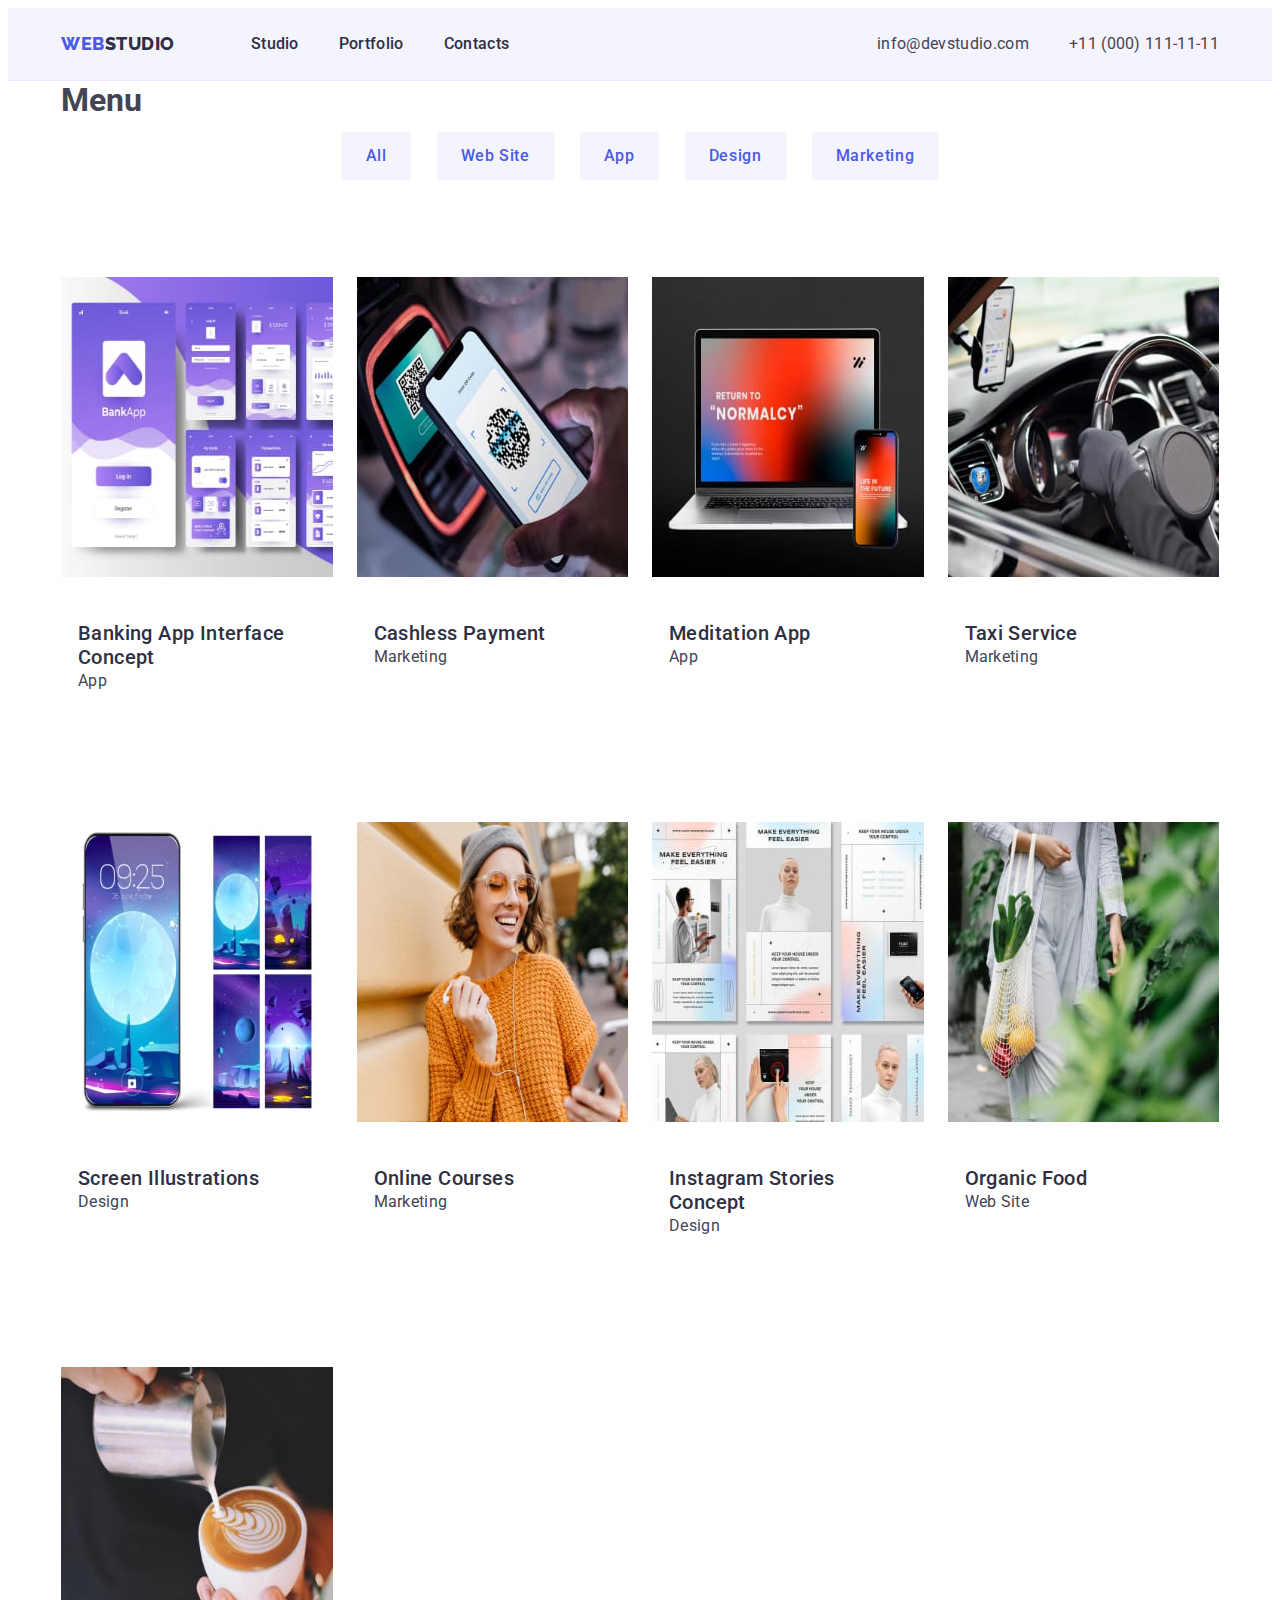
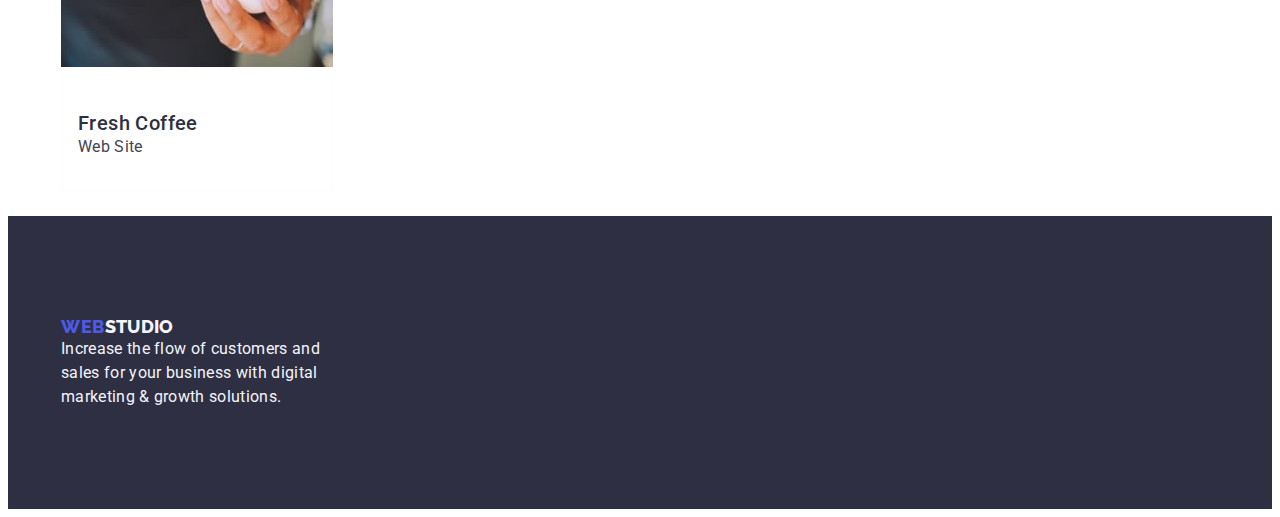
==== portfolio.html @ 73128592 "hidden" ====
<!DOCTYPE html>
<html lang="en">
  <head>
    <meta charset="UTF-8" />
    <meta name="viewport" content="width=device-width, initial-scale=1.0" />
    <link rel="preconnect" href="https://fonts.googleapis.com" />
    <link rel="preconnect" href="https://fonts.gstatic.com" crossorigin />
    <link
      href="https://fonts.googleapis.com/css2?family=Montserrat:ital,wght@0,400;0,500;0,600;0,700;1,700&family=Raleway:wght@400;500;700;900&family=Roboto:wght@400;500;700;900&display=swap"
      rel="stylesheet"
    />
    <title>goit-markup-hw</title>
    <link rel="stylesheet" href="./css/styles.css" />
    <link
      rel="stylesheet"
      href="node_modules/modern-normalize/modern-normalize.css"
    />
  </head>
  <body>
    <header class="header">
      <!-- Navigation -->
      <div class="container header-container">
        <nav class="nav-panel">
          <!-- LOGO -->
          <a href="./index.html" class="logo link"
            >Web<span class="loggo">Studio</span></a
          >
          <ul class="header-menu-list list">
            <li class="header-menu">
              <a class="header-men-link link" href="./index.html">Studio</a>
            </li>
            <li class="header-menu">
              <a class="header-men-link link" href="./portfolio.html"
                >Portfolio</a
              >
            </li>
            <li class="header-menu">
              <a class="header-men-link link" href="">Contacts</a>
            </li>
          </ul>
        </nav>
        <address class="adress-lnk">
          <ul class="header-social-list list">
            <li class="header-social-menu">
              <a
                class="header-social-link link"
                href="mailto:info@devstudio.com"
                rel="noopener noreferrer"
                >info@devstudio.com</a
              >
            </li>
            <li class="header-social-menu">
              <a
                class="header-social-link link"
                href="tel:+110001111111"
                rel="noopener noreferrer"
                >+11 (000) 111-11-11</a
              >
            </li>
          </ul>
        </address>
      </div>
    </header>
    <main>
      <section class="main_menu">
        <div class="container">
          <h1 class="hidden">Menu</h1>
          <ul class="menu_list list">
            <li class="button_item">
              <button type="button" class="buttonse">All</button>
            </li>
            <li>
              <button type="button" class="buttonse">Web Site</button>
            </li>
            <li>
              <button type="button" class="buttonse">App</button>
            </li>
            <li>
              <button type="button" class="buttonse">Design</button>
            </li>
            <li>
              <button type="button" class="buttonse">Marketing</button>
            </li>
          </ul>

          <ul class="porto list">
            <!-- Row 1  -->

            <li class="porto_item link">
              <a href="" class="link">
                <img
                  src="./images/Banking_App_Interface_Concept.jpg"
                  alt="Banking App Interface Concept"
                  width="360"
                  height="300"
                />
                <div class="div-text">
                  <h2 class="porto_item_tittle">
                    Banking App Interface Concept
                  </h2>
                  <p class="porto_item_text">App</p>
                </div></a
              >
            </li>
            <li class="porto_item link">
              <a href="" class="link">
                <img
                  src="./images/Cashless_Payment.jpg"
                  alt="Cashless Payment"
                  width="360"
                  height="300"
                />
                <div class="div-text">
                  <h2 class="porto_item_tittle">Cashless Payment</h2>
                  <p class="porto_item_text">Marketing</p>
                </div></a
              >
            </li>
            <li class="porto_item link">
              <a href="" class="link">
                <img
                  src="./images/Meditation_App.jpg"
                  alt="Meditation App"
                  width="360"
                  height="300"
                />
                <div class="div-text">
                  <h2 class="porto_item_tittle">Meditation App</h2>
                  <p class="porto_item_text">App</p>
                </div></a
              >
            </li>

            <!-- Row 2  -->

            <li class="porto_item link">
              <a href="" class="link">
                <img
                  src="./images/Taxi_Service.jpg"
                  alt="Taxi Service"
                  width="360"
                  height="300"
                />
                <div class="div-text">
                  <h2 class="porto_item_tittle">Taxi Service</h2>
                  <p class="porto_item_text">Marketing</p>
                </div></a
              >
            </li>
            <li class="porto_item link">
              <a href="" class="link">
                <img
                  src="./images/Screen_Illustrations.jpg"
                  alt="Screen Illustrations"
                  width="360"
                  height="300"
                />
                <div class="div-text">
                  <h2 class="porto_item_tittle">Screen Illustrations</h2>
                  <p class="porto_item_text">Design</p>
                </div></a
              >
            </li>
            <li class="porto_item link">
              <a href="" class="link">
                <img
                  src="./images/Online_Courses.jpg"
                  alt="Online Courses"
                  width="360"
                  height="300"
                />
                <div class="div-text">
                  <h2 class="porto_item_tittle">Online Courses</h2>
                  <p class="porto_item_text">Marketing</p>
                </div></a
              >
            </li>

            <!-- Row 3  -->

            <li class="porto_item link">
              <a href="" class="link">
                <img
                  src="./images/Instagram_Stories_Concept.jpg"
                  alt="Instagram Stories Concept"
                  width="360"
                  height="300"
                />
                <div class="div-text">
                  <h2 class="porto_item_tittle">Instagram Stories Concept</h2>
                  <p class="porto_item_text">Design</p>
                </div></a
              >
            </li>
            <li class="porto_item link">
              <a href="" class="link">
                <img
                  src="./images/Organic_Food.jpg"
                  alt="Organic Food"
                  width="360"
                  height="300"
                />
                <div class="div-text">
                  <h2 class="porto_item_tittle">Organic Food</h2>
                  <p class="porto_item_text">Web Site</p>
                </div></a
              >
            </li>
            <li class="porto_item link">
              <a href="" class="link">
                <img
                  src="./images/Fresh_Coffee.jpg"
                  alt="Fresh Coffee"
                  width="360"
                  height="300"
                />
                <div class="div-text">
                  <h2 class="porto_item_tittle">Fresh Coffee</h2>
                  <p class="porto_item_text">Web Site</p>
                </div></a
              >
            </li>
          </ul>
        </div>
      </section>
    </main>
    <!-- кінець -->
    <footer class="logos">
      <div class="container">
        <a href="./index.html" class="logo link"
          >Web<span class="logo_change_link">Studio</span></a
        >
        <p class="logo_link_text">
          Increase the flow of customers and sales for your business with
          digital marketing & growth solutions.
        </p>
      </div>
    </footer>
  </body>
</html>
---- css/styles.css ----
body {
  font-family: "Roboto", sans-serif;
  color: #434455;
  background-color: #ffffff;
}
p,
h1,
h2,
h3,
h4,
h5,
h6 {
  margin-top: 0;
  margin-bottom: 0;
}
ul,
ol {
  margin-top: 0;
  margin-bottom: 0;
  padding-left: 0;
}
.container {
  width: 100%;
  max-width: 1158px;
  padding-left: 15px;
  padding-right: 15px;
  margin: 0 auto;
}

img {
  display: block;
  max-width: 100%;
}

/* Color */
:root {
  --PrimaryBrand: #4d5ae5;
  --Pressedstate: #404bbf;
  --Dark: #2e2f42;
  --Success: #31d0aa;
  --Text: #434455;
  --SubtleText: #8e8f99;
  --Accent: #e7e9fc;
  --Light: #f4f4fd;
  --White: #ffffff;
  --Modalbackground: #fcfcfc;
}

/* Початок та кінець */
.header {
  border-bottom: 1px solid #e7e9fc;
  background: var(--Light);
}
.header-container {
  display: flex;
}
.nav-panel {
  display: flex;
  flex-grow: 1;
  align-items: center;
  color: var(--Dark);
  font-size: 16px;
  font-weight: 500;
  line-height: 1.5;
  letter-spacing: 0.32px;
}

.logo {
  font-family: "Raleway", sans-serif;
  font-size: 18px;
  line-height: 1.17;
  color: var(--PrimaryBrand);
  letter-spacing: 0.03em;
  text-transform: uppercase;
  font-weight: 800;
  margin-right: 76px;
}
.header-menu-list {
  display: inline-flex;
  align-items: flex-start;
  gap: 40px;
  color: var(--Text);
}
.link {
  padding: 24px 0;
  text-decoration: none;
}
.loggo {
  color: var(--Dark);
}
.header-menu {
  font-weight: 500;
  font-size: 16px;
  line-height: 1.5;
  letter-spacing: 0.02em;
  color: var(--navyblue-color);
}
.logos {
  padding: 100px 0;
  background: var(--Dark);
  color: var(--Light);
}
.logo_change_link {
  max-width: 264px;
  line-height: 1.17;
  letter-spacing: 0.02em;
  color: var(--Light);
}

.logo_link_text {
  line-height: 1.5;
  letter-spacing: 0.02em;
  max-width: 264px;
  color: var(--Light);
}
.header-menu {
  color: var(--Dark);
  font-size: 16px;
  font-weight: 500;
  line-height: 1.5;
  letter-spacing: 0.02em;
}
.header-menu-link {
  color: var(--Dark);
}
.header-adress {
  font-style: normal;
}
.link {
  text-decoration: none;
  padding: 24px 0;
}
.list {
  display: flex;
  gap: 40px;
  list-style: none;
  color: var(--slate-color);
}
.header-men-link:focus,
.header-men-link:hover {
  color: var(--Pressedstate);
}
.header-men-link {
  font-weight: 500;
  font-size: 16px;
  line-height: 1.5;
  letter-spacing: 0.02em;
  color: var(--Dark);
}

.header-social-link {
  color: var(--Text);
  font-size: 16px;
  line-height: 1.5;
  letter-spacing: 0.02em;
}
.header-social-link:hover,
.header-social-link:focus {
  color: var(--Pressedstate);
}
.adress-lnk {
  font-style: normal;
  padding: 24px 0;
}

/* Кнопки */
.button_item {
  display: inline-flex;
  align-items: flex-start;
  gap: 24px;
}
.buttonse:hover,
.buttonse:focus {
  color: var(--White);
  background-color: var(--Pressedstate);
}
.button {
  color: var(--Modaloverlay);
}

.buttonse {
  padding-top: 12px;
  border-radius: 4px;

  padding-bottom: 12px;
  padding-left: 24px;
  padding-right: 24px;
  font-family: "Roboto", sans-serif;
  cursor: pointer;
  color: var(--PrimaryBrand);
  text-align: center;
  font-size: 16px;
  font-weight: 500;
  line-height: 1.5;
  letter-spacing: 0.64px;
  border: 1px solid var(--Modalbackground);
  background: var(--Light);
}

/* Головна */
.hero {
  background: var(--Dark);
  padding: 188px 0 188px;
}
.hero-container {
  display: block;
  margin: 0 auto 48px;
}
.hero-title {
  max-width: 496px;
  color: var(--White);
  font-size: 56px;
  font-weight: 700;
  line-height: 1.07;
  letter-spacing: 1.12px;
  text-align: center;
  margin: 0 auto 48px;
}

.hero-btn {
  margin: 0 auto 48px;
  display: block;
  font-family: "Roboto", sans-serif;
  color: var(--White);
  font-size: 16px;
  font-weight: 500;
  line-height: 1.5;
  letter-spacing: 0.64px;
  background: var(--PrimaryBrand);
  cursor: pointer;
  border-radius: 4px;
  box-shadow: 0px 4px 4px 0px rgba(0, 0, 0, 0.15);
  padding: 16px 32px;
  min-width: 169px;
  min-height: 56px;
  border: none;
}
.hero-btn:hover,
.hero-btn:focus {
  background-color: var(--Pressedstate);
}
/* Секція 1 */
.infomation {
  padding: 120px 0 120px;
}
.infomation_list {
  gap: 24px;
}
.infomation_list_item {
}
.infomation_list_name {
  font-weight: 500;
  font-size: 20px;
  line-height: 1.2;
  color: #2e2f42;
  letter-spacing: 0.02em;
}
.infomation_list_text {
  font-size: 16px;
  line-height: 1.5;
  color: #434455;
  letter-spacing: 0.02em;
}

/* Секція 2 */
.doing-section {
  padding-bottom: 120px;
}
.doing {
  background-color: #ffffff;
  text-transform: capitalize;
  letter-spacing: 0.02em;
}
.doing_title {
  font-size: 36px;
  line-height: 1.11;
  text-align: center;
  margin-bottom: 72px;
  color: var(--Dark);
  margin-bottom: 8px;
}
.doing_list {
  background-color: #ffffff;
}
.doing_list_item {
  text-align: center;
  border-radius: 0px 0px 4px 4px;
  background-color: var(--White);
}
/* Секція 3 */
.our {
  padding: 120px 0;
  background-color: var(--Light);
}
.our_title {
  font-size: 36px;
  line-height: 1.11;
  font-weight: 500;
  text-align: center;
  letter-spacing: 0.02em;
  text-transform: capitalize;
  color: #2e2f42;
  margin: 0 auto 72px;
}

.our_list {
}
.our_list_item {
  background-color: #ffffff;

  border-radius: 0px 0px 4px 4px;
}
.our-description {
  padding: 32px 16px;
  font-weight: 500;
  line-height: 1.2;
  letter-spacing: 0.02em;
  text-align: center;
}
.our_list_name {
  color: #2e2f42;

  font-size: 20px;
}
.our_list_job {
  color: var(--slate, #434455);
  background-color: #ffffff;

  font-size: 16px;
}

/* Портфоліо */

.visually-hidden {
  position: absolute;
  width: 1px;
  height: 1px;
  margin: -1px;
  border: 0;
  padding: 0;
  white-space: nowrap;
  clip-path: inset(100%);
  clip: rect(0 0 0 0);
  overflow: hidden;
}
.main_menu {
}
.menu_list {
  padding-top: 12px;
  display: flex;
  justify-content: center;
  gap: 24px;
  margin-bottom: 72px;
}

.porto {
  display: flex;
  flex-wrap: wrap;
  column-gap: 24px;
  row-gap: 48px;
}
.porto_item {
 flex-basis: calc((100% - 3 * 24px) / 4)
}
.div-text {
  padding: 32px 16px;
  border: 1px solid var(--Modalbackground);
  border-top: none;
}

.porto_item_tittle {
  color: var(--Dark);
  font-family: "Roboto";
  font-size: 20px;
  font-style: normal;
  font-weight: 500;
  line-height: 24px;
  letter-spacing: 0.4px;
  padding-top: 12px;
}

.porto_item_text {
  color: var(--Text);
  font-family: "Roboto";
  font-size: 16px;
  font-style: normal;
  font-weight: 400;
  line-height: 24px;
  letter-spacing: 0.32px;
}
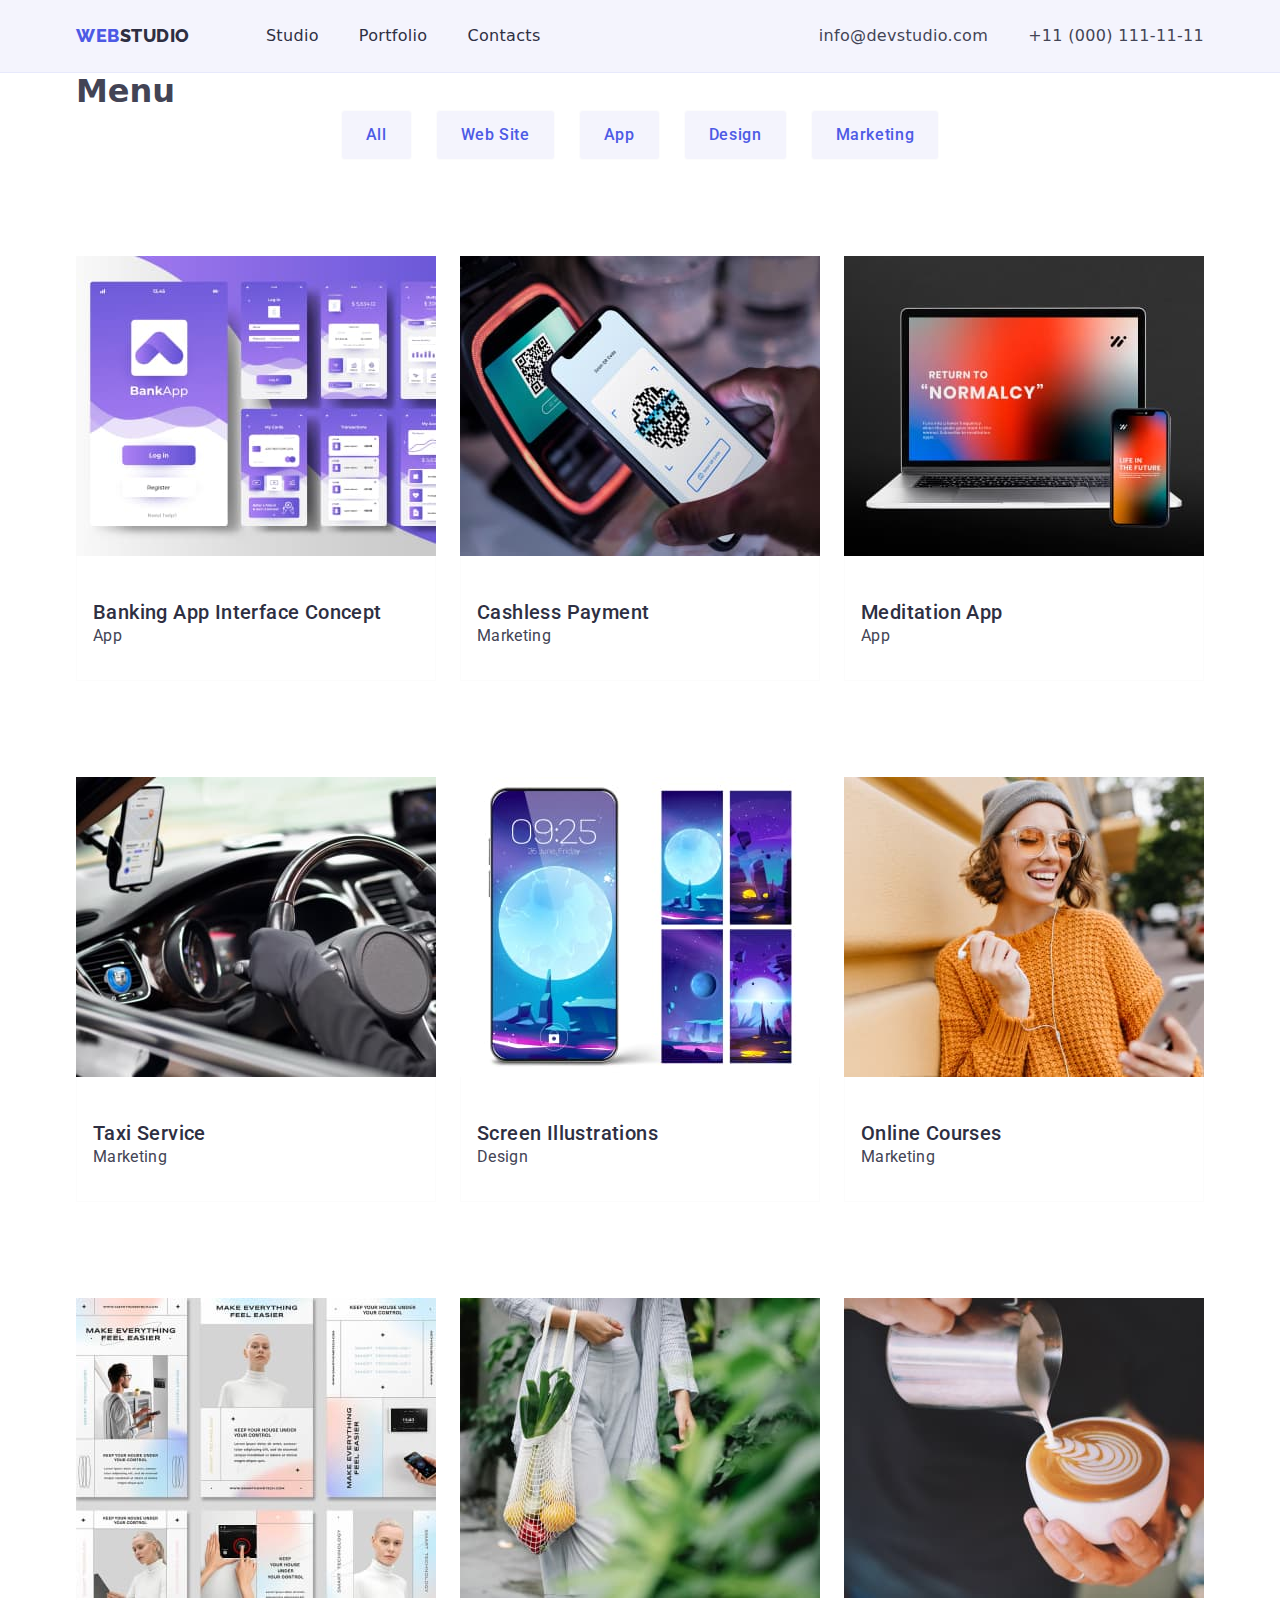
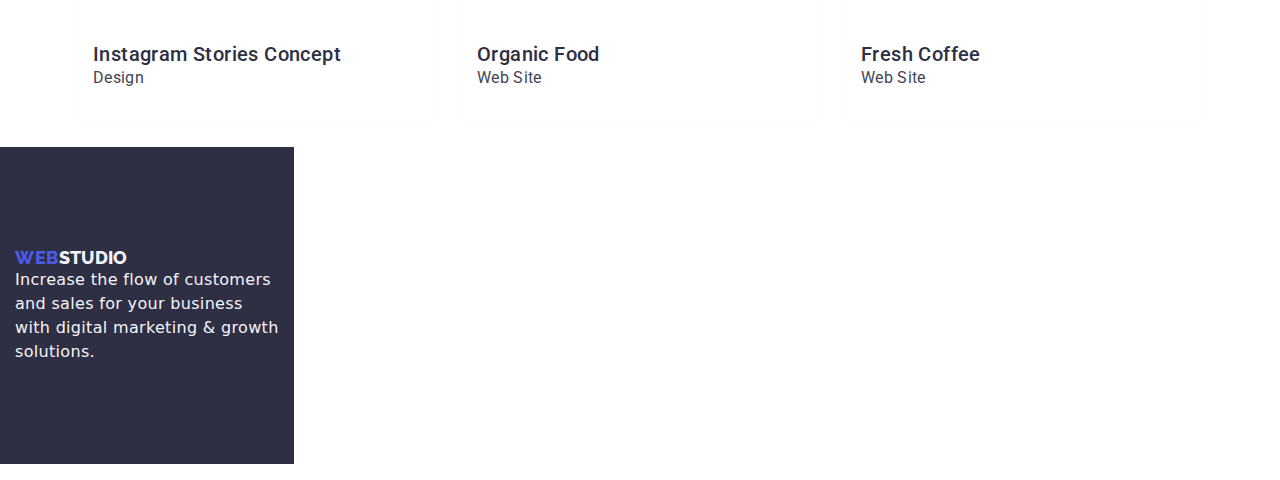
==== commit 03d157e8: "<link       rel="stylesheet"       href="https://cdnjs.cloudflare.com/ajax/libs/modern-normalize/2.0" ====
--- a/portfolio.html
+++ b/portfolio.html
@@ -13,7 +13,7 @@
     <link rel="stylesheet" href="./css/styles.css" />
     <link
       rel="stylesheet"
-      href="node_modules/modern-normalize/modern-normalize.css"
+      href="https://cdnjs.cloudflare.com/ajax/libs/modern-normalize/2.0.0/modern-normalize.min.css"
     />
   </head>
   <body>
--- a/css/styles.css
+++ b/css/styles.css
@@ -84,6 +84,7 @@
 .link {
   padding: 24px 0;
   text-decoration: none;
+  
 }
 .loggo {
   color: var(--Dark);
@@ -99,6 +100,8 @@
   padding: 100px 0;
   background: var(--Dark);
   color: var(--Light);
+  display: inline-block;
+  margin-bottom: 16px;
 }
 .logo_change_link {
   max-width: 264px;
@@ -270,6 +273,7 @@
   background-color: #ffffff;
   text-transform: capitalize;
   letter-spacing: 0.02em;
+  flex-basis: calc((100% - 72px) / 4);
 }
 .doing_title {
   font-size: 36px;
@@ -277,7 +281,6 @@
   text-align: center;
   margin-bottom: 72px;
   color: var(--Dark);
-  margin-bottom: 8px;
 }
 .doing_list {
   background-color: #ffffff;
@@ -329,7 +332,7 @@
   font-size: 16px;
 }
 
-/* Портфоліо */
+wrap/* Портфоліо */
 
 .visually-hidden {
   position: absolute;
@@ -346,7 +349,6 @@
 .main_menu {
 }
 .menu_list {
-  padding-top: 12px;
   display: flex;
   justify-content: center;
   gap: 24px;
@@ -360,7 +362,7 @@
   row-gap: 48px;
 }
 .porto_item {
- flex-basis: calc((100% - 3 * 24px) / 4)
+  width: calc((100% - 48px) / 3);
 }
 .div-text {
   padding: 32px 16px;
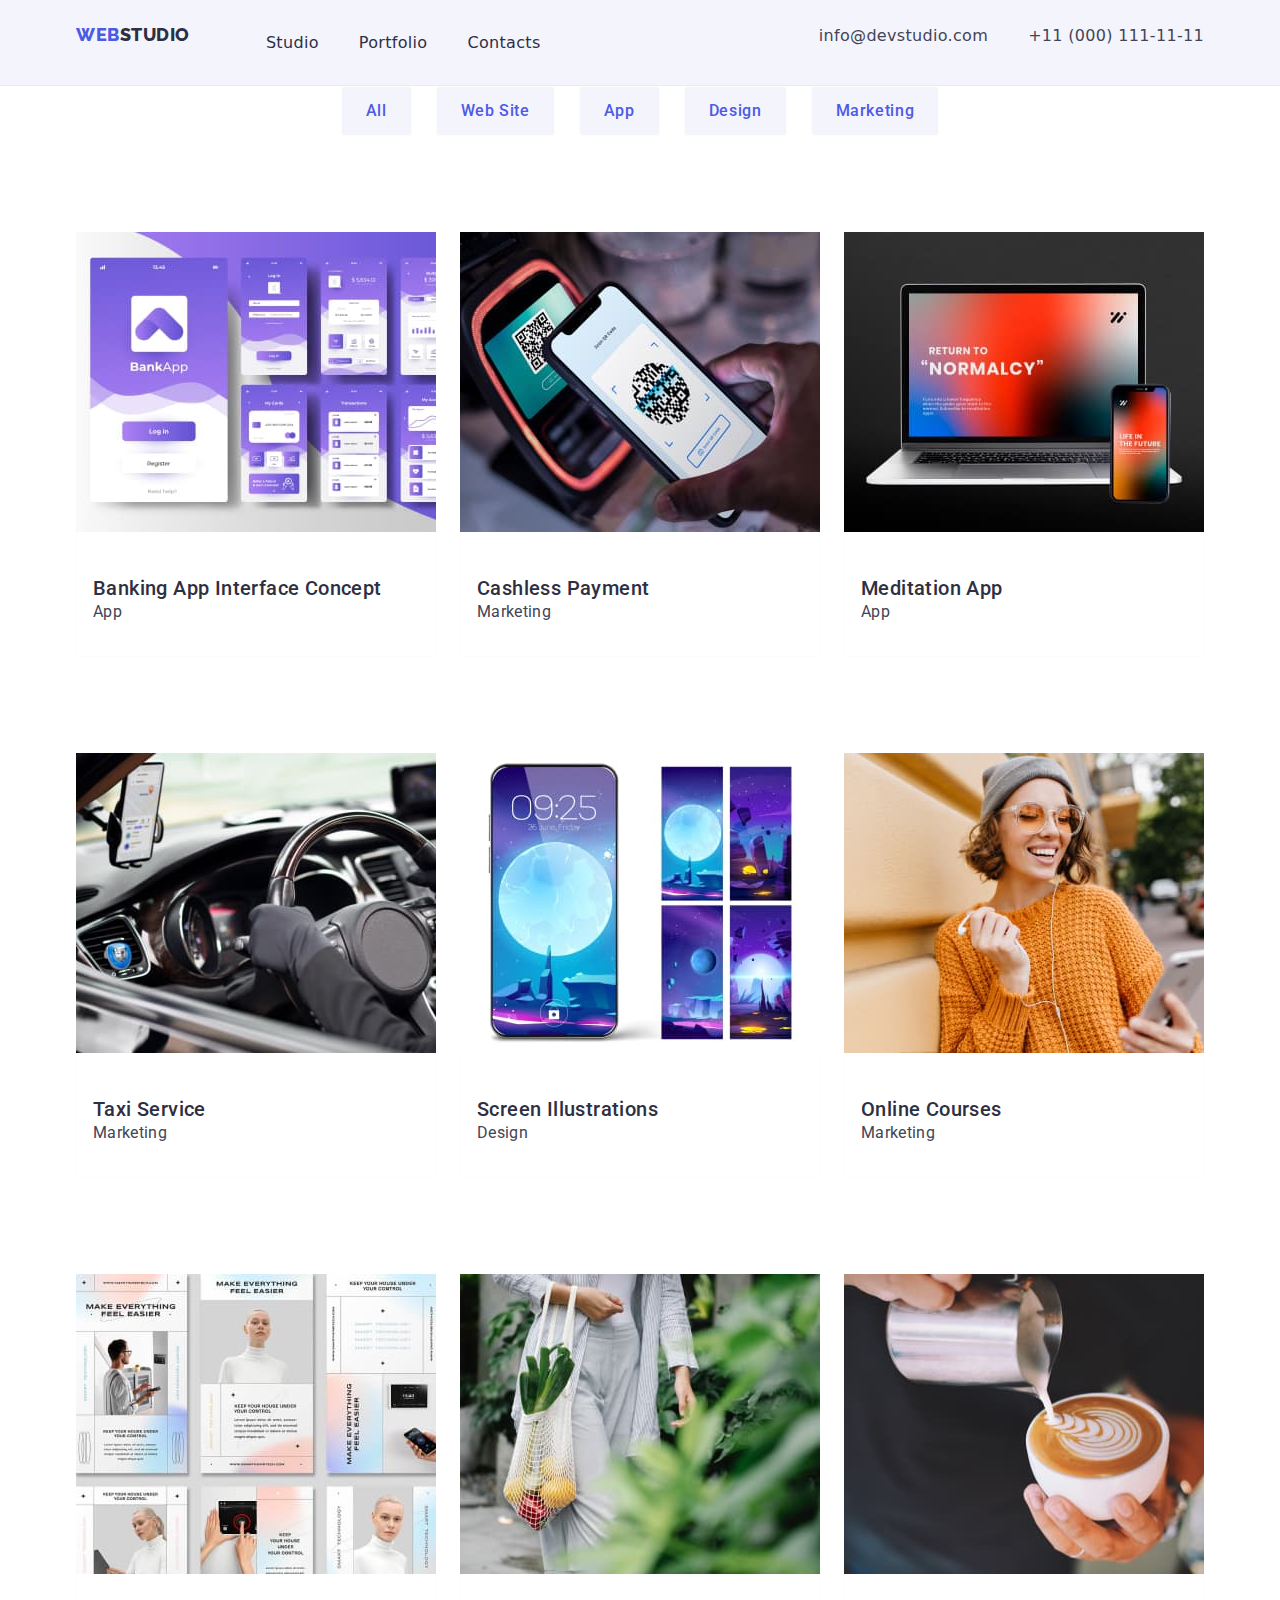
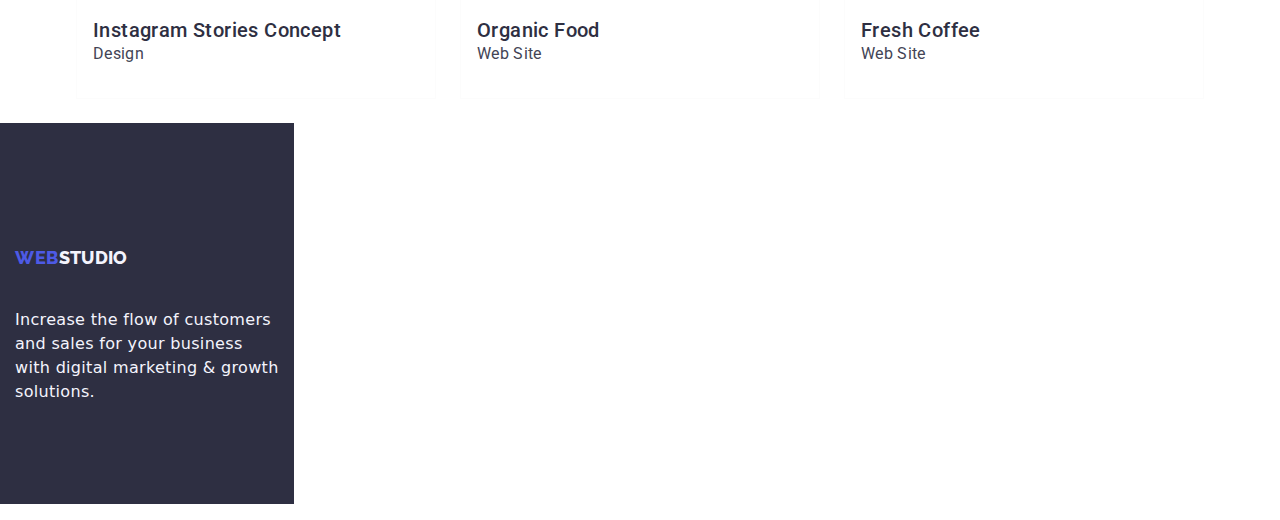
==== commit 6d3994af: "class="visually-hidden"" ====
--- a/portfolio.html
+++ b/portfolio.html
@@ -64,7 +64,7 @@
     <main>
       <section class="main_menu">
         <div class="container">
-          <h1 class="hidden">Menu</h1>
+          <h1 class="visually-hidden">Menu</h1>
           <ul class="menu_list list">
             <li class="button_item">
               <button type="button" class="buttonse">All</button>
--- a/css/styles.css
+++ b/css/styles.css
@@ -74,6 +74,8 @@
   text-transform: uppercase;
   font-weight: 800;
   margin-right: 76px;
+  display: inline-block;
+  margin-bottom: 16px;
 }
 .header-menu-list {
   display: inline-flex;
@@ -84,7 +86,6 @@
 .link {
   padding: 24px 0;
   text-decoration: none;
-  
 }
 .loggo {
   color: var(--Dark);
@@ -250,13 +251,15 @@
   gap: 24px;
 }
 .infomation_list_item {
+  width: calc((100% - 24px * 3) / 4);
 }
 .infomation_list_name {
-  font-weight: 500;
+  color: #2e2f42;
   font-size: 20px;
+  font-weight: 500;
   line-height: 1.2;
-  color: #2e2f42;
-  letter-spacing: 0.02em;
+  letter-spacing: 0.02em;
+  margin-bottom: 8px;
 }
 .infomation_list_text {
   font-size: 16px;
@@ -275,19 +278,27 @@
   letter-spacing: 0.02em;
   flex-basis: calc((100% - 72px) / 4);
 }
+.second-tittle {
+  margin-bottom: 72px;
+}
 .doing_title {
+  color: var(--Dark);
   font-size: 36px;
+  font-weight: 500;
   line-height: 1.11;
+  letter-spacing: 0.72px;
+  text-transform: capitalize;
   text-align: center;
-  margin-bottom: 72px;
-  color: var(--Dark);
+  letter-spacing: 0.02em;
+  margin: 0 auto 72px;
 }
 .doing_list {
   background-color: #ffffff;
+  gap: 24px;
 }
 .doing_list_item {
-  text-align: center;
   border-radius: 0px 0px 4px 4px;
+  width: calc((100% - 72px) / 4);
   background-color: var(--White);
 }
 /* Секція 3 */
@@ -332,7 +343,7 @@
   font-size: 16px;
 }
 
-wrap/* Портфоліо */
+/* Портфоліо */
 
 .visually-hidden {
   position: absolute;
@@ -362,7 +373,7 @@
   row-gap: 48px;
 }
 .porto_item {
-  width: calc((100% - 48px) / 3);
+flex-basis: calc((100% - 48px) / 3) 
 }
 .div-text {
   padding: 32px 16px;
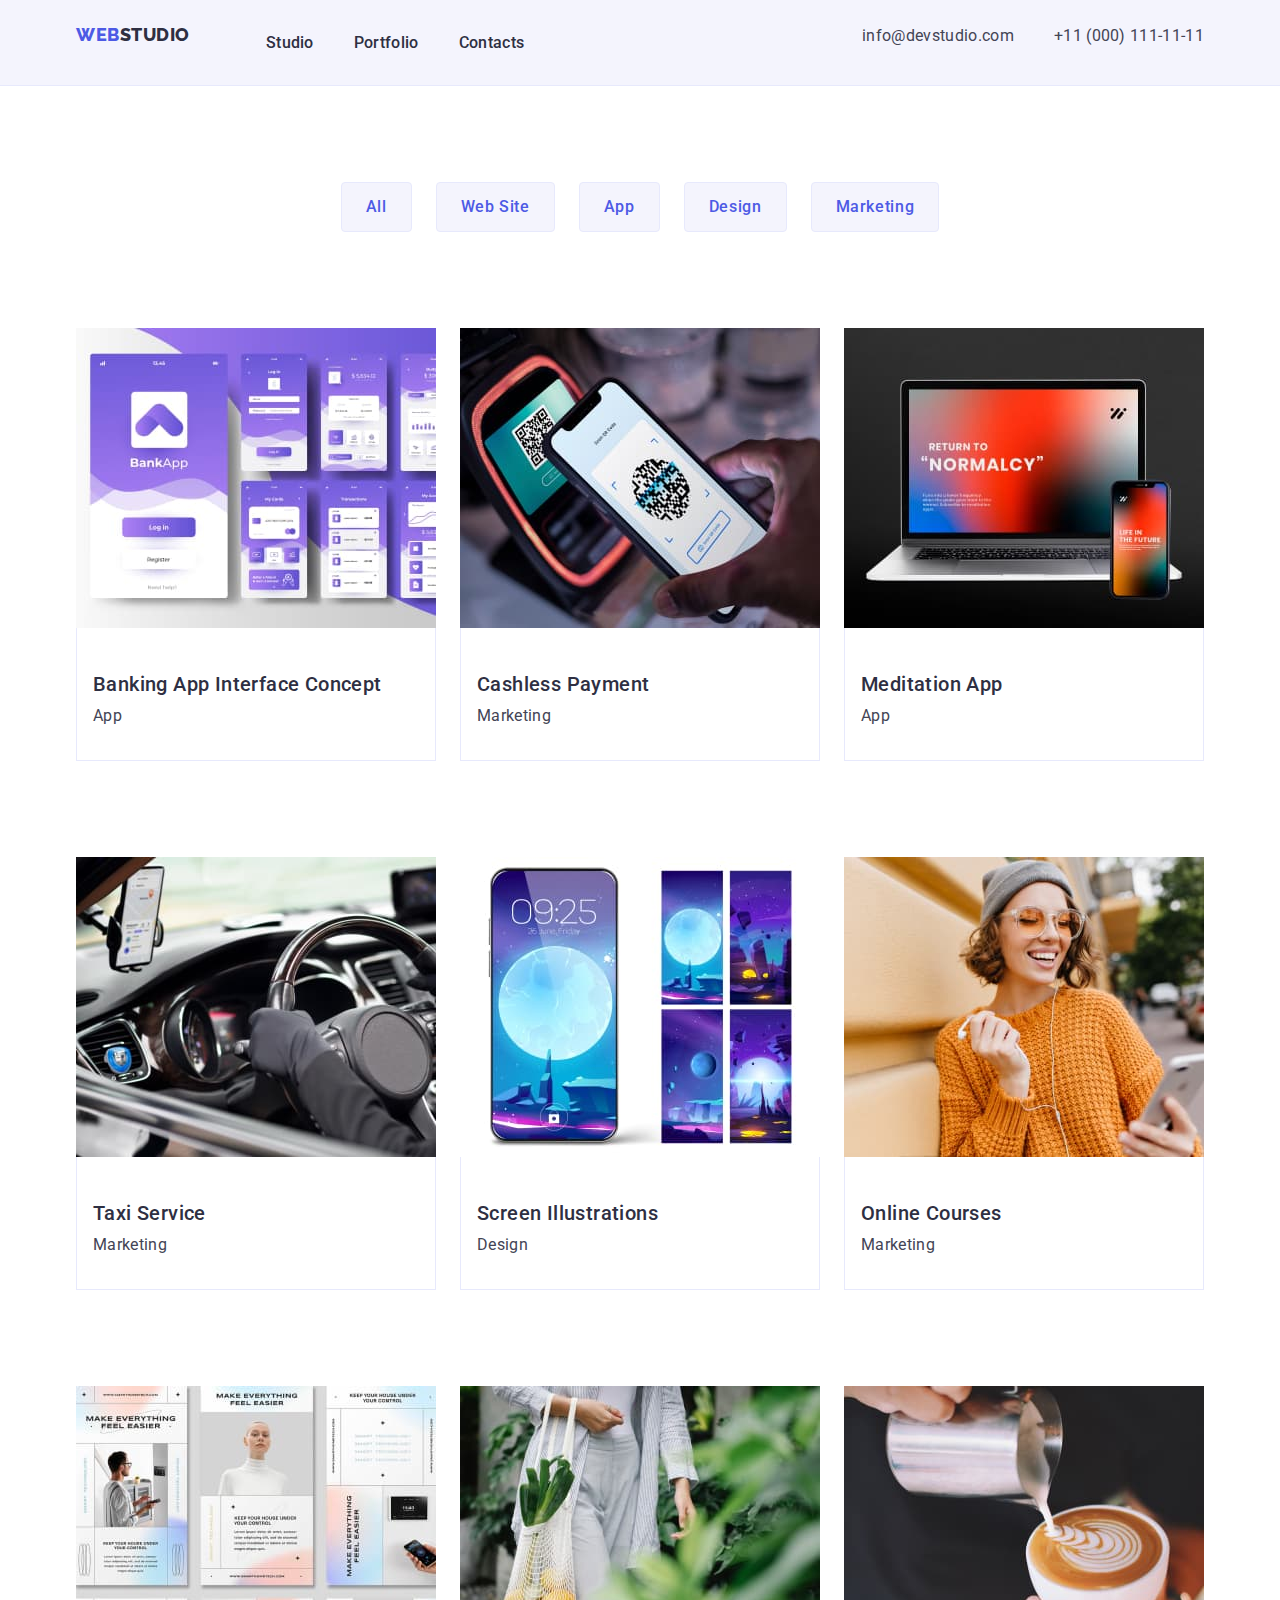
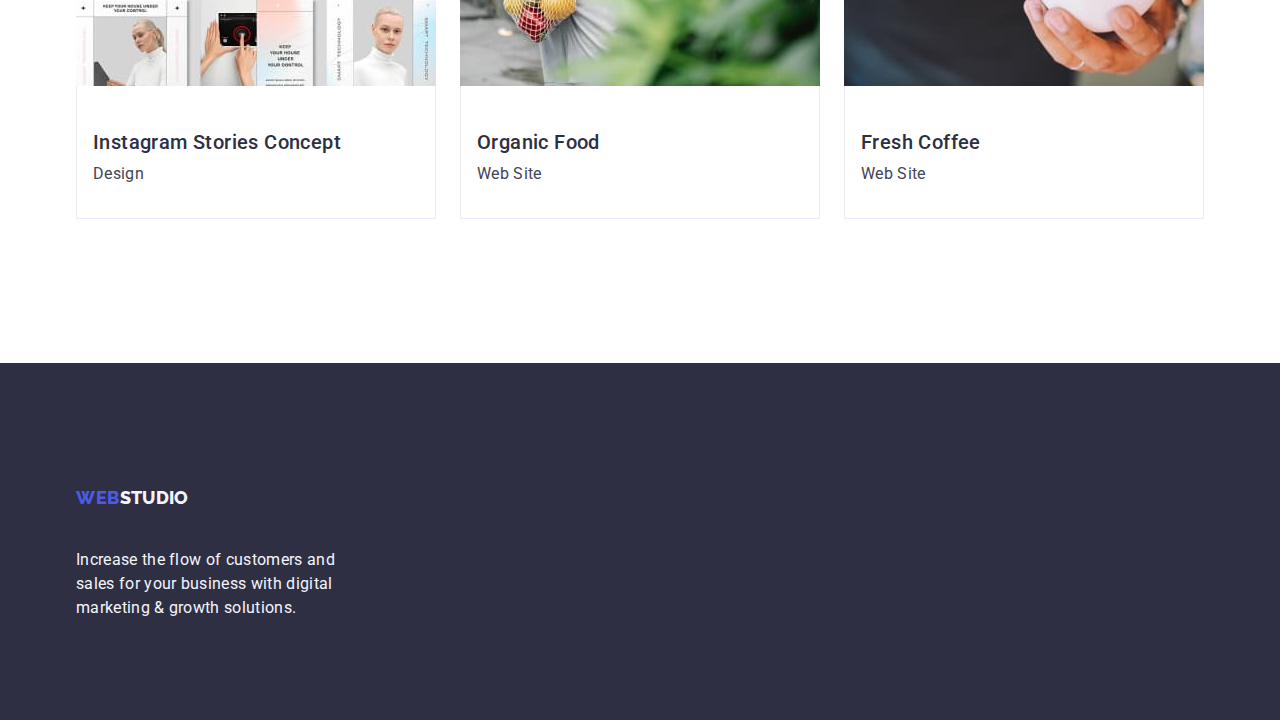
==== commit d5151a9f: "<link       rel="stylesheet"       href="https://cdnjs.cloudflare.com/ajax/libs/modern-normalize/2.0" ====
--- a/portfolio.html
+++ b/portfolio.html
@@ -9,12 +9,12 @@
       href="https://fonts.googleapis.com/css2?family=Montserrat:ital,wght@0,400;0,500;0,600;0,700;1,700&family=Raleway:wght@400;500;700;900&family=Roboto:wght@400;500;700;900&display=swap"
       rel="stylesheet"
     />
-    <title>goit-markup-hw</title>
-    <link rel="stylesheet" href="./css/styles.css" />
     <link
       rel="stylesheet"
       href="https://cdnjs.cloudflare.com/ajax/libs/modern-normalize/2.0.0/modern-normalize.min.css"
     />
+    <title>goit-markup-hw</title>
+    <link rel="stylesheet" href="./css/styles.css" />
   </head>
   <body>
     <header class="header">
--- a/css/styles.css
+++ b/css/styles.css
@@ -101,8 +101,6 @@
   padding: 100px 0;
   background: var(--Dark);
   color: var(--Light);
-  display: inline-block;
-  margin-bottom: 16px;
 }
 .logo_change_link {
   max-width: 264px;
@@ -177,7 +175,7 @@
 .buttonse:focus {
   color: var(--White);
   background-color: var(--Pressedstate);
-}
+  border: 1px solid transparent;}
 .button {
   color: var(--Modaloverlay);
 }
@@ -185,7 +183,6 @@
 .buttonse {
   padding-top: 12px;
   border-radius: 4px;
-
   padding-bottom: 12px;
   padding-left: 24px;
   padding-right: 24px;
@@ -197,8 +194,10 @@
   font-weight: 500;
   line-height: 1.5;
   letter-spacing: 0.64px;
-  border: 1px solid var(--Modalbackground);
+
   background: var(--Light);
+  border: 1px solid #e7e9fc;
+
 }
 
 /* Головна */
@@ -293,13 +292,9 @@
   margin: 0 auto 72px;
 }
 .doing_list {
-  background-color: #ffffff;
   gap: 24px;
 }
 .doing_list_item {
-  border-radius: 0px 0px 4px 4px;
-  width: calc((100% - 72px) / 4);
-  background-color: var(--White);
 }
 /* Секція 3 */
 .our {
@@ -318,11 +313,12 @@
 }
 
 .our_list {
+  gap: 24px;
 }
 .our_list_item {
+  border-radius: 0px 0px 4px 4px;
   background-color: #ffffff;
-
-  border-radius: 0px 0px 4px 4px;
+  width: calc((100% - 72px) / 4);
 }
 .our-description {
   padding: 32px 16px;
@@ -333,6 +329,7 @@
 }
 .our_list_name {
   color: #2e2f42;
+  margin-bottom: 8px;
 
   font-size: 20px;
 }
@@ -358,6 +355,7 @@
   overflow: hidden;
 }
 .main_menu {
+  padding: 96px 0 120px 0;
 }
 .menu_list {
   display: flex;
@@ -371,13 +369,13 @@
   flex-wrap: wrap;
   column-gap: 24px;
   row-gap: 48px;
+  flex-basis: calc((100% - 48px) / 3);
 }
 .porto_item {
-flex-basis: calc((100% - 48px) / 3) 
 }
 .div-text {
   padding: 32px 16px;
-  border: 1px solid var(--Modalbackground);
+  border: 1px solid #e7e9fc;
   border-top: none;
 }
 
@@ -390,6 +388,7 @@
   line-height: 24px;
   letter-spacing: 0.4px;
   padding-top: 12px;
+  margin-bottom: 8px;
 }
 
 .porto_item_text {
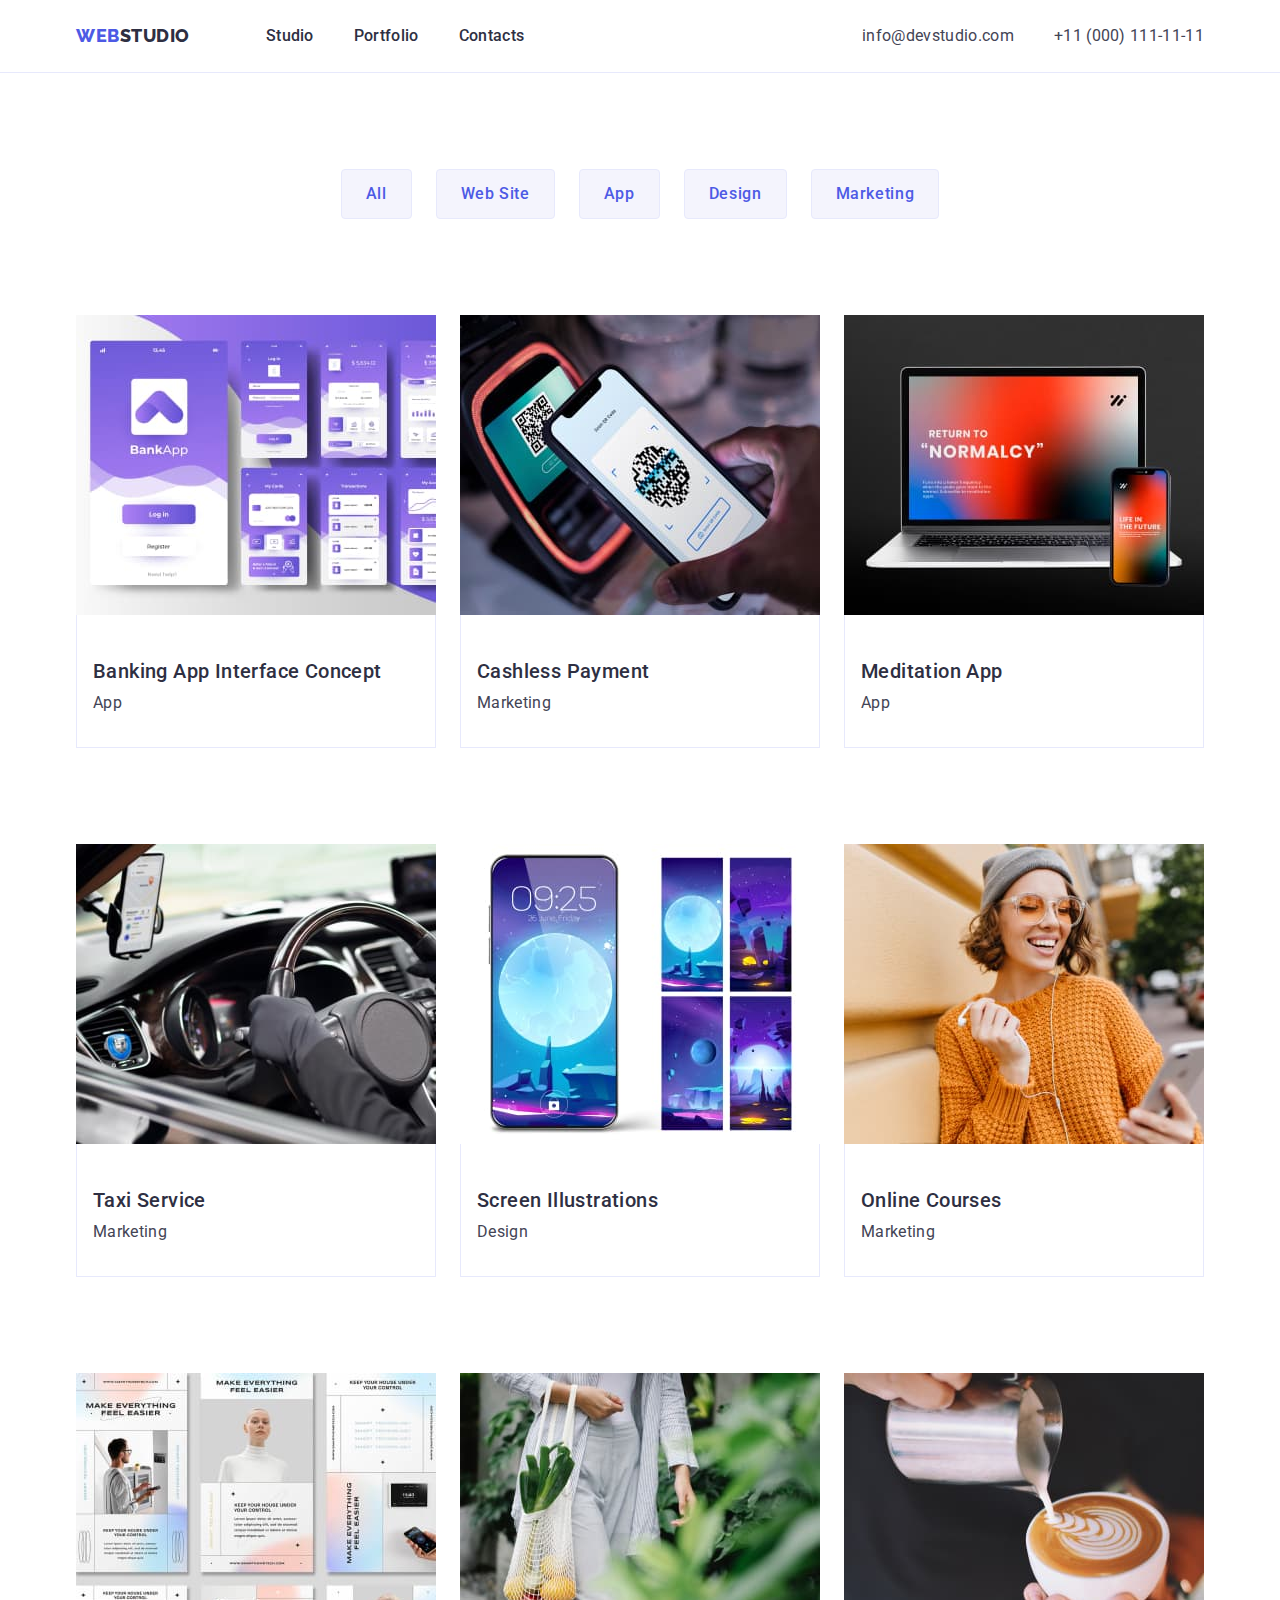
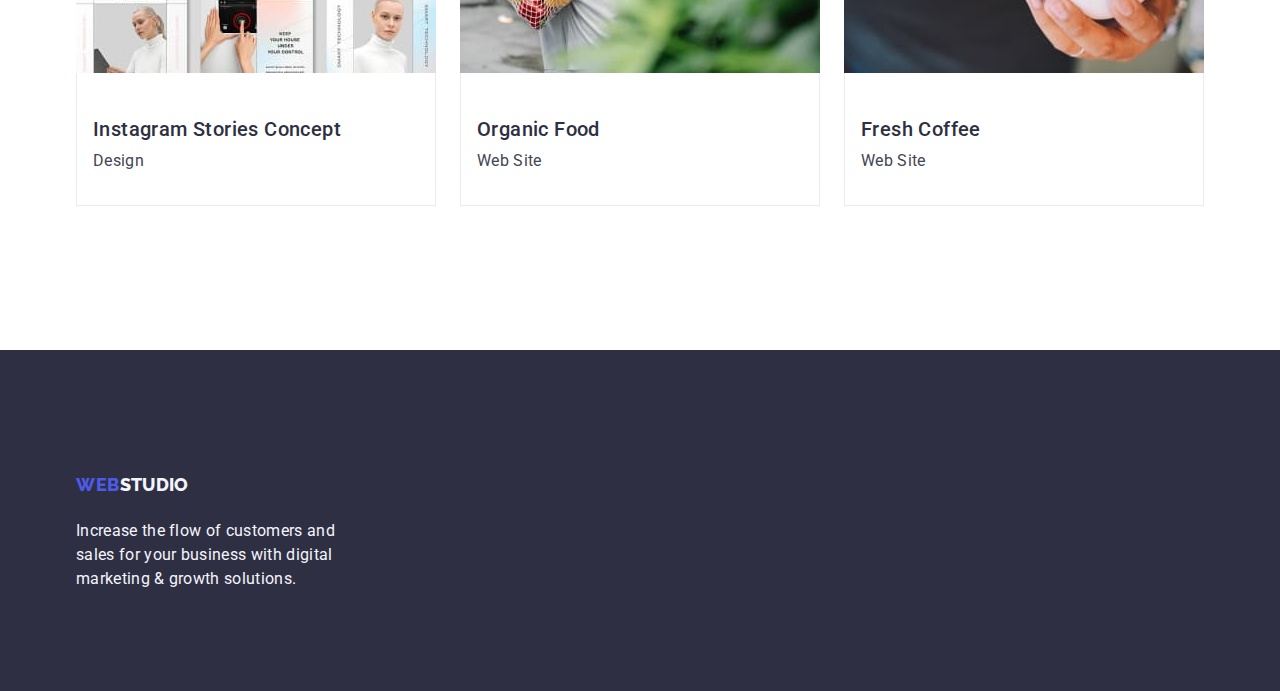
==== commit 2a677c7d: "+" ====
--- a/portfolio.html
+++ b/portfolio.html
@@ -6,9 +6,10 @@
     <link rel="preconnect" href="https://fonts.googleapis.com" />
     <link rel="preconnect" href="https://fonts.gstatic.com" crossorigin />
     <link
-      href="https://fonts.googleapis.com/css2?family=Montserrat:ital,wght@0,400;0,500;0,600;0,700;1,700&family=Raleway:wght@400;500;700;900&family=Roboto:wght@400;500;700;900&display=swap"
+      href="https://fonts.googleapis.com/css2?family=Raleway:wght@400;500;700;900&family=Roboto:wght@400;500;700;900&display=swap"
       rel="stylesheet"
     />
+
     <link
       rel="stylesheet"
       href="https://cdnjs.cloudflare.com/ajax/libs/modern-normalize/2.0.0/modern-normalize.min.css"
--- a/css/styles.css
+++ b/css/styles.css
@@ -49,7 +49,7 @@
 /* Початок та кінець */
 .header {
   border-bottom: 1px solid #e7e9fc;
-  background: var(--Light);
+
 }
 .header-container {
   display: flex;
@@ -75,7 +75,7 @@
   font-weight: 800;
   margin-right: 76px;
   display: inline-block;
-  margin-bottom: 16px;
+
 }
 .header-menu-list {
   display: inline-flex;
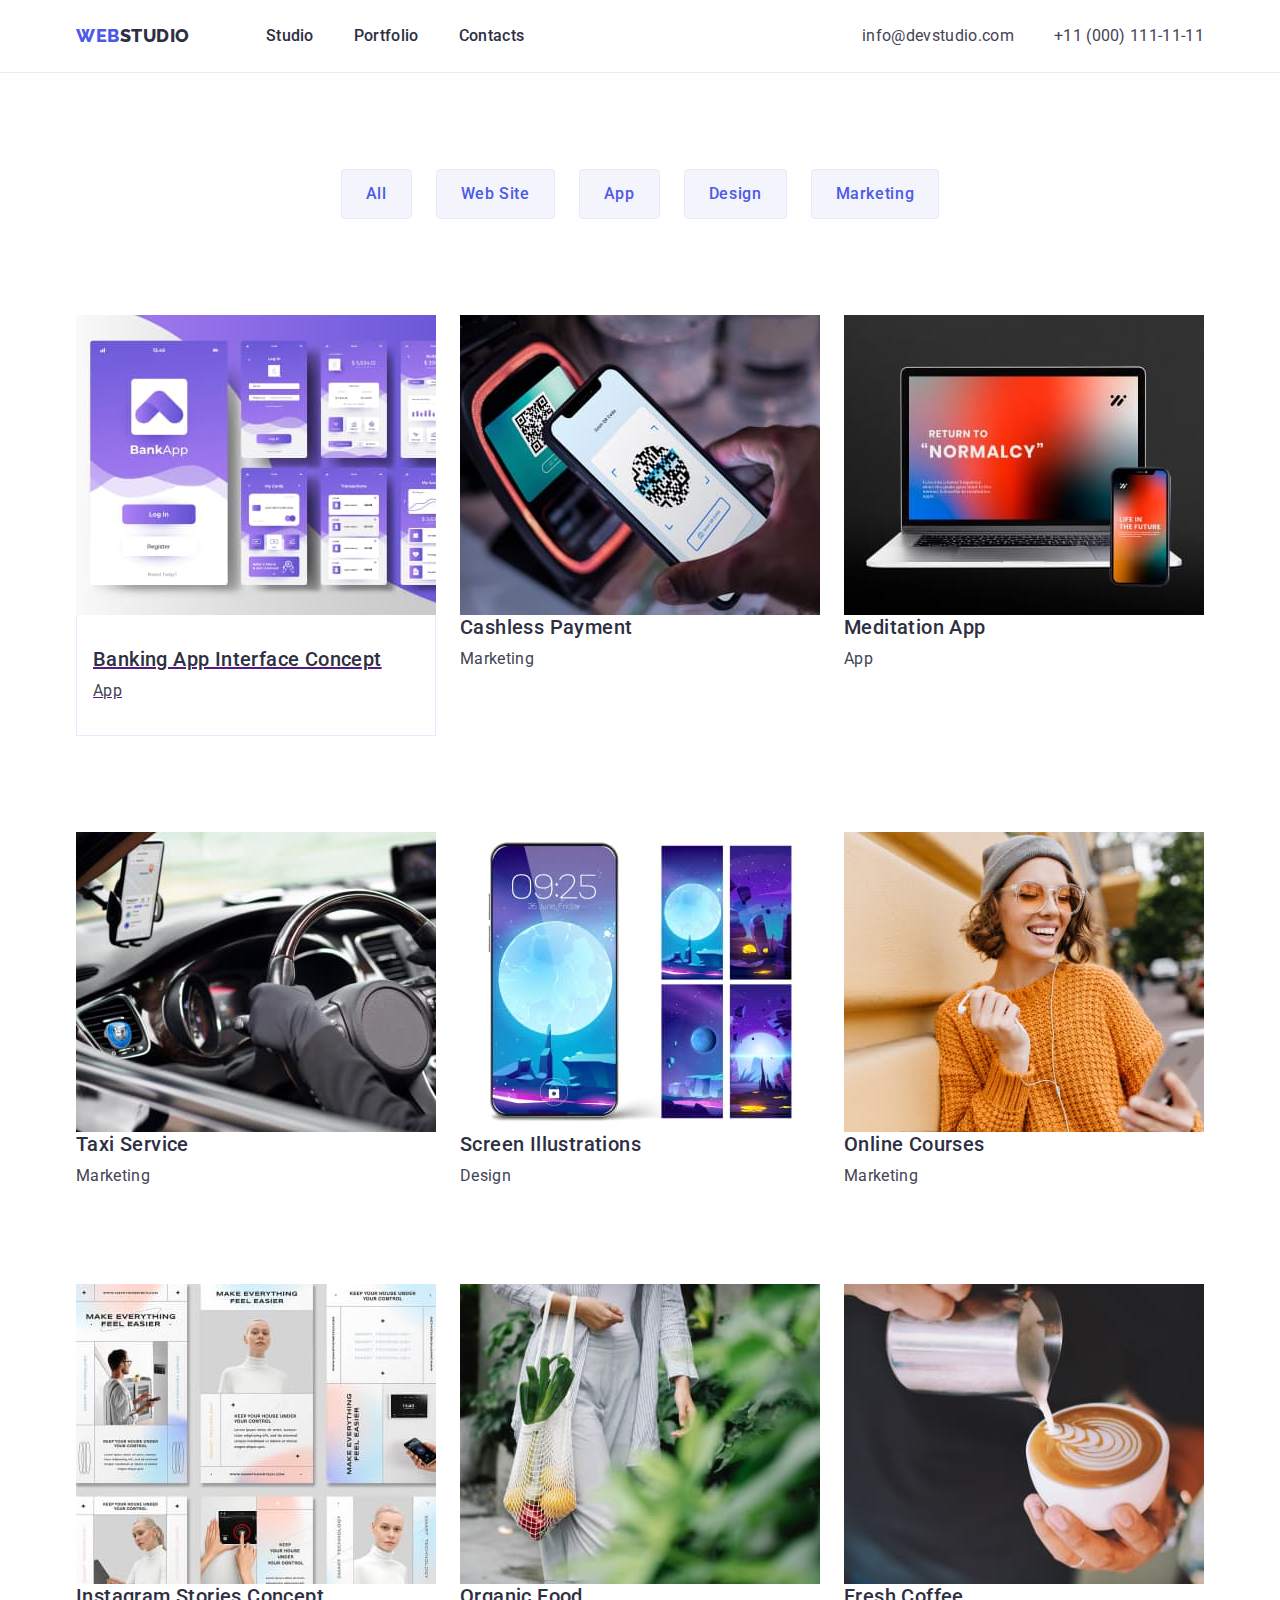
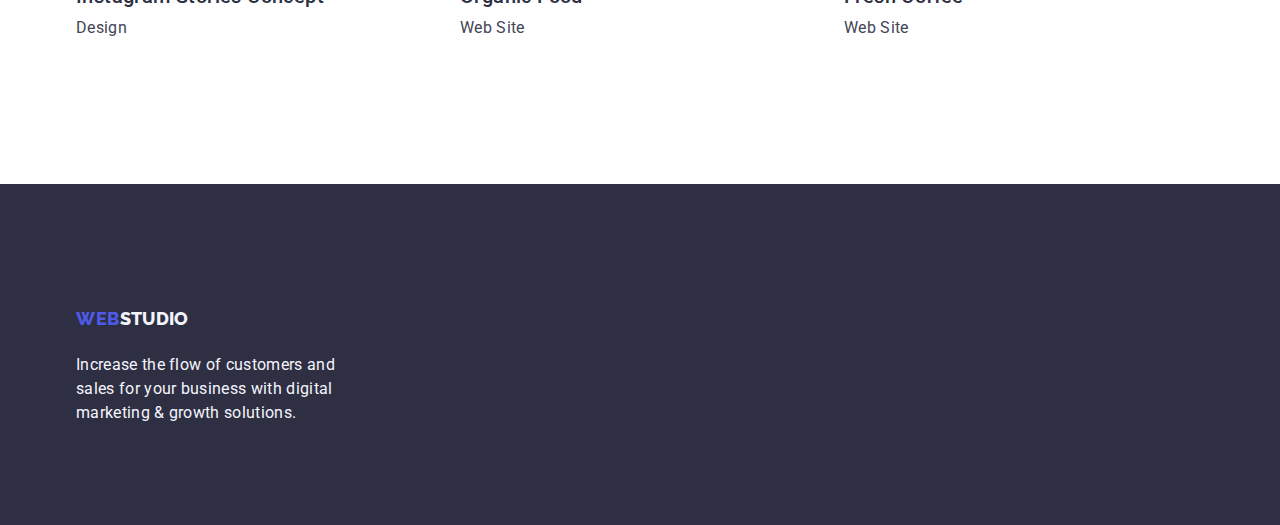
==== commit 64968335: "розмітка по Ссс" ====
--- a/portfolio.html
+++ b/portfolio.html
@@ -64,7 +64,7 @@
     </header>
     <main>
       <section class="main_menu">
-        <div class="container">
+        <div class="container maines">
           <h1 class="visually-hidden">Menu</h1>
           <ul class="menu_list list">
             <li class="button_item">
@@ -88,7 +88,7 @@
             <!-- Row 1  -->
 
             <li class="porto_item link">
-              <a href="" class="link">
+              <a href="" class="linkes">
                 <img
                   src="./images/Banking_App_Interface_Concept.jpg"
                   alt="Banking App Interface Concept"
@@ -228,7 +228,7 @@
     <!-- кінець -->
     <footer class="logos">
       <div class="container">
-        <a href="./index.html" class="logo link"
+        <a href="./index.html" class="logom link"
           >Web<span class="logo_change_link">Studio</span></a
         >
         <p class="logo_link_text">
--- a/css/styles.css
+++ b/css/styles.css
@@ -1,3 +1,4 @@
+/* Інструменти */
 body {
   font-family: "Roboto", sans-serif;
   color: #434455;
@@ -19,19 +20,22 @@
   margin-bottom: 0;
   padding-left: 0;
 }
-.container {
-  width: 100%;
-  max-width: 1158px;
-  padding-left: 15px;
-  padding-right: 15px;
-  margin: 0 auto;
-}
-
 img {
   display: block;
   max-width: 100%;
 }
-
+.visually-hidden {
+  position: absolute;
+  width: 1px;
+  height: 1px;
+  margin: -1px;
+  border: 0;
+  padding: 0;
+  white-space: nowrap;
+  clip-path: inset(100%);
+  clip: rect(0 0 0 0);
+  overflow: hidden;
+}
 /* Color */
 :root {
   --PrimaryBrand: #4d5ae5;
@@ -45,26 +49,8 @@
   --White: #ffffff;
   --Modalbackground: #fcfcfc;
 }
-
 /* Початок та кінець */
-.header {
-  border-bottom: 1px solid #e7e9fc;
-
-}
-.header-container {
-  display: flex;
-}
-.nav-panel {
-  display: flex;
-  flex-grow: 1;
-  align-items: center;
-  color: var(--Dark);
-  font-size: 16px;
-  font-weight: 500;
-  line-height: 1.5;
-  letter-spacing: 0.32px;
-}
-
+/* Лого верхній */
 .logo {
   font-family: "Raleway", sans-serif;
   font-size: 18px;
@@ -75,8 +61,29 @@
   font-weight: 800;
   margin-right: 76px;
   display: inline-block;
-
-}
+}
+.loggo {
+  color: var(--Dark);
+}
+
+/* Хедер */
+.header {
+  border-bottom: 1px solid #e7e9fc;
+}
+.header-container {
+  display: flex;
+}
+.nav-panel {
+  display: flex;
+  flex-grow: 1;
+  align-items: center;
+  color: var(--Dark);
+  font-size: 16px;
+  font-weight: 500;
+  line-height: 1.5;
+  letter-spacing: 0.32px;
+}
+
 .header-menu-list {
   display: inline-flex;
   align-items: flex-start;
@@ -84,54 +91,25 @@
   color: var(--Text);
 }
 .link {
+  text-decoration: none;
   padding: 24px 0;
-  text-decoration: none;
-}
-.loggo {
-  color: var(--Dark);
-}
+}
+
 .header-menu {
-  font-weight: 500;
-  font-size: 16px;
-  line-height: 1.5;
-  letter-spacing: 0.02em;
-  color: var(--navyblue-color);
-}
-.logos {
-  padding: 100px 0;
-  background: var(--Dark);
-  color: var(--Light);
-}
-.logo_change_link {
-  max-width: 264px;
-  line-height: 1.17;
-  letter-spacing: 0.02em;
-  color: var(--Light);
-}
-
-.logo_link_text {
-  line-height: 1.5;
-  letter-spacing: 0.02em;
-  max-width: 264px;
-  color: var(--Light);
-}
-.header-menu {
-  color: var(--Dark);
-  font-size: 16px;
-  font-weight: 500;
-  line-height: 1.5;
-  letter-spacing: 0.02em;
-}
+  color: var(--Dark);
+  font-size: 16px;
+  font-weight: 500;
+  line-height: 1.5;
+  letter-spacing: 0.02em;
+}
+
 .header-menu-link {
   color: var(--Dark);
 }
 .header-adress {
   font-style: normal;
 }
-.link {
-  text-decoration: none;
-  padding: 24px 0;
-}
+
 .list {
   display: flex;
   gap: 40px;
@@ -165,21 +143,75 @@
   padding: 24px 0;
 }
 
+/* Футер */
+.container {
+  width: 100%;
+  max-width: 1158px;
+  padding-left: 15px;
+  padding-right: 15px;
+  margin: 0 auto;
+}
+.logos {
+  padding: 100px 0;
+  background: var(--Dark);
+  color: var(--Light);
+}
+.logo_link_text {
+  line-height: 1.5;
+  letter-spacing: 0.02em;
+  max-width: 264px;
+  color: var(--Light);
+}
+
+/* Лого нижній */
+.logom {
+  font-family: "Raleway", sans-serif;
+  font-size: 18px;
+  line-height: 1.17;
+  color: var(--PrimaryBrand);
+  letter-spacing: 0.03em;
+  text-transform: uppercase;
+  font-weight: 800;
+  margin-right: 76px;
+  display: inline-block;
+}
+.logo_change_link {
+  max-width: 264px;
+  line-height: 1.17;
+  letter-spacing: 0.02em;
+  color: var(--Light);
+}
+
 /* Кнопки */
-.button_item {
-  display: inline-flex;
-  align-items: flex-start;
-  gap: 24px;
-}
-.buttonse:hover,
-.buttonse:focus {
-  color: var(--White);
-  background-color: var(--Pressedstate);
-  border: 1px solid transparent;}
 .button {
   color: var(--Modaloverlay);
 }
 
+/* Кнопка для Індекс */
+.hero-btn {
+  margin: 0 auto 48px;
+  display: block;
+  font-family: "Roboto", sans-serif;
+  color: var(--White);
+  font-size: 16px;
+  font-weight: 500;
+  line-height: 1.5;
+  letter-spacing: 0.64px;
+  background: var(--PrimaryBrand);
+  cursor: pointer;
+  border-radius: 4px;
+  box-shadow: 0px 4px 4px 0px rgba(0, 0, 0, 0.15);
+  padding: 16px 32px;
+  min-width: 169px;
+  min-height: 56px;
+  border: none;
+}
+.hero-btn:hover,
+.hero-btn:focus {
+  background-color: var(--Pressedstate);
+}
+
+/* Кнопка для Портфоліо */
 .buttonse {
   padding-top: 12px;
   border-radius: 4px;
@@ -197,10 +229,20 @@
 
   background: var(--Light);
   border: 1px solid #e7e9fc;
-
-}
-
-/* Головна */
+}
+.buttonse:hover,
+.buttonse:focus {
+  color: var(--White);
+  background-color: var(--Pressedstate);
+  border: 1px solid transparent;
+}
+.button_item {
+  display: inline-flex;
+  align-items: flex-start;
+  gap: 24px;
+}
+
+/* Основна секція */
 .hero {
   background: var(--Dark);
   padding: 188px 0 188px;
@@ -220,32 +262,12 @@
   margin: 0 auto 48px;
 }
 
-.hero-btn {
-  margin: 0 auto 48px;
-  display: block;
-  font-family: "Roboto", sans-serif;
-  color: var(--White);
-  font-size: 16px;
-  font-weight: 500;
-  line-height: 1.5;
-  letter-spacing: 0.64px;
-  background: var(--PrimaryBrand);
-  cursor: pointer;
-  border-radius: 4px;
-  box-shadow: 0px 4px 4px 0px rgba(0, 0, 0, 0.15);
-  padding: 16px 32px;
-  min-width: 169px;
-  min-height: 56px;
-  border: none;
-}
-.hero-btn:hover,
-.hero-btn:focus {
-  background-color: var(--Pressedstate);
-}
 /* Секція 1 */
 .infomation {
   padding: 120px 0 120px;
 }
+.infomation-container {
+}
 .infomation_list {
   gap: 24px;
 }
@@ -283,7 +305,7 @@
 .doing_title {
   color: var(--Dark);
   font-size: 36px;
-  font-weight: 500;
+  font-weight: 00;
   line-height: 1.11;
   letter-spacing: 0.72px;
   text-transform: capitalize;
@@ -301,6 +323,8 @@
   padding: 120px 0;
   background-color: var(--Light);
 }
+.our-container {
+}
 .our_title {
   font-size: 36px;
   line-height: 1.11;
@@ -330,32 +354,20 @@
 .our_list_name {
   color: #2e2f42;
   margin-bottom: 8px;
-
   font-size: 20px;
 }
 .our_list_job {
   color: var(--slate, #434455);
   background-color: #ffffff;
-
   font-size: 16px;
 }
 
 /* Портфоліо */
-
-.visually-hidden {
-  position: absolute;
-  width: 1px;
-  height: 1px;
-  margin: -1px;
-  border: 0;
-  padding: 0;
-  white-space: nowrap;
-  clip-path: inset(100%);
-  clip: rect(0 0 0 0);
-  overflow: hidden;
-}
+/* Основна секція */
 .main_menu {
   padding: 96px 0 120px 0;
+}
+.maines {
 }
 .menu_list {
   display: flex;
@@ -364,6 +376,7 @@
   margin-bottom: 72px;
 }
 
+/* Row 1 2 3 */
 .porto {
   display: flex;
   flex-wrap: wrap;
@@ -373,7 +386,7 @@
 }
 .porto_item {
 }
-.div-text {
+.linkes .div-text {
   padding: 32px 16px;
   border: 1px solid #e7e9fc;
   border-top: none;
@@ -387,7 +400,7 @@
   font-weight: 500;
   line-height: 24px;
   letter-spacing: 0.4px;
-  padding-top: 12px;
+
   margin-bottom: 8px;
 }
 
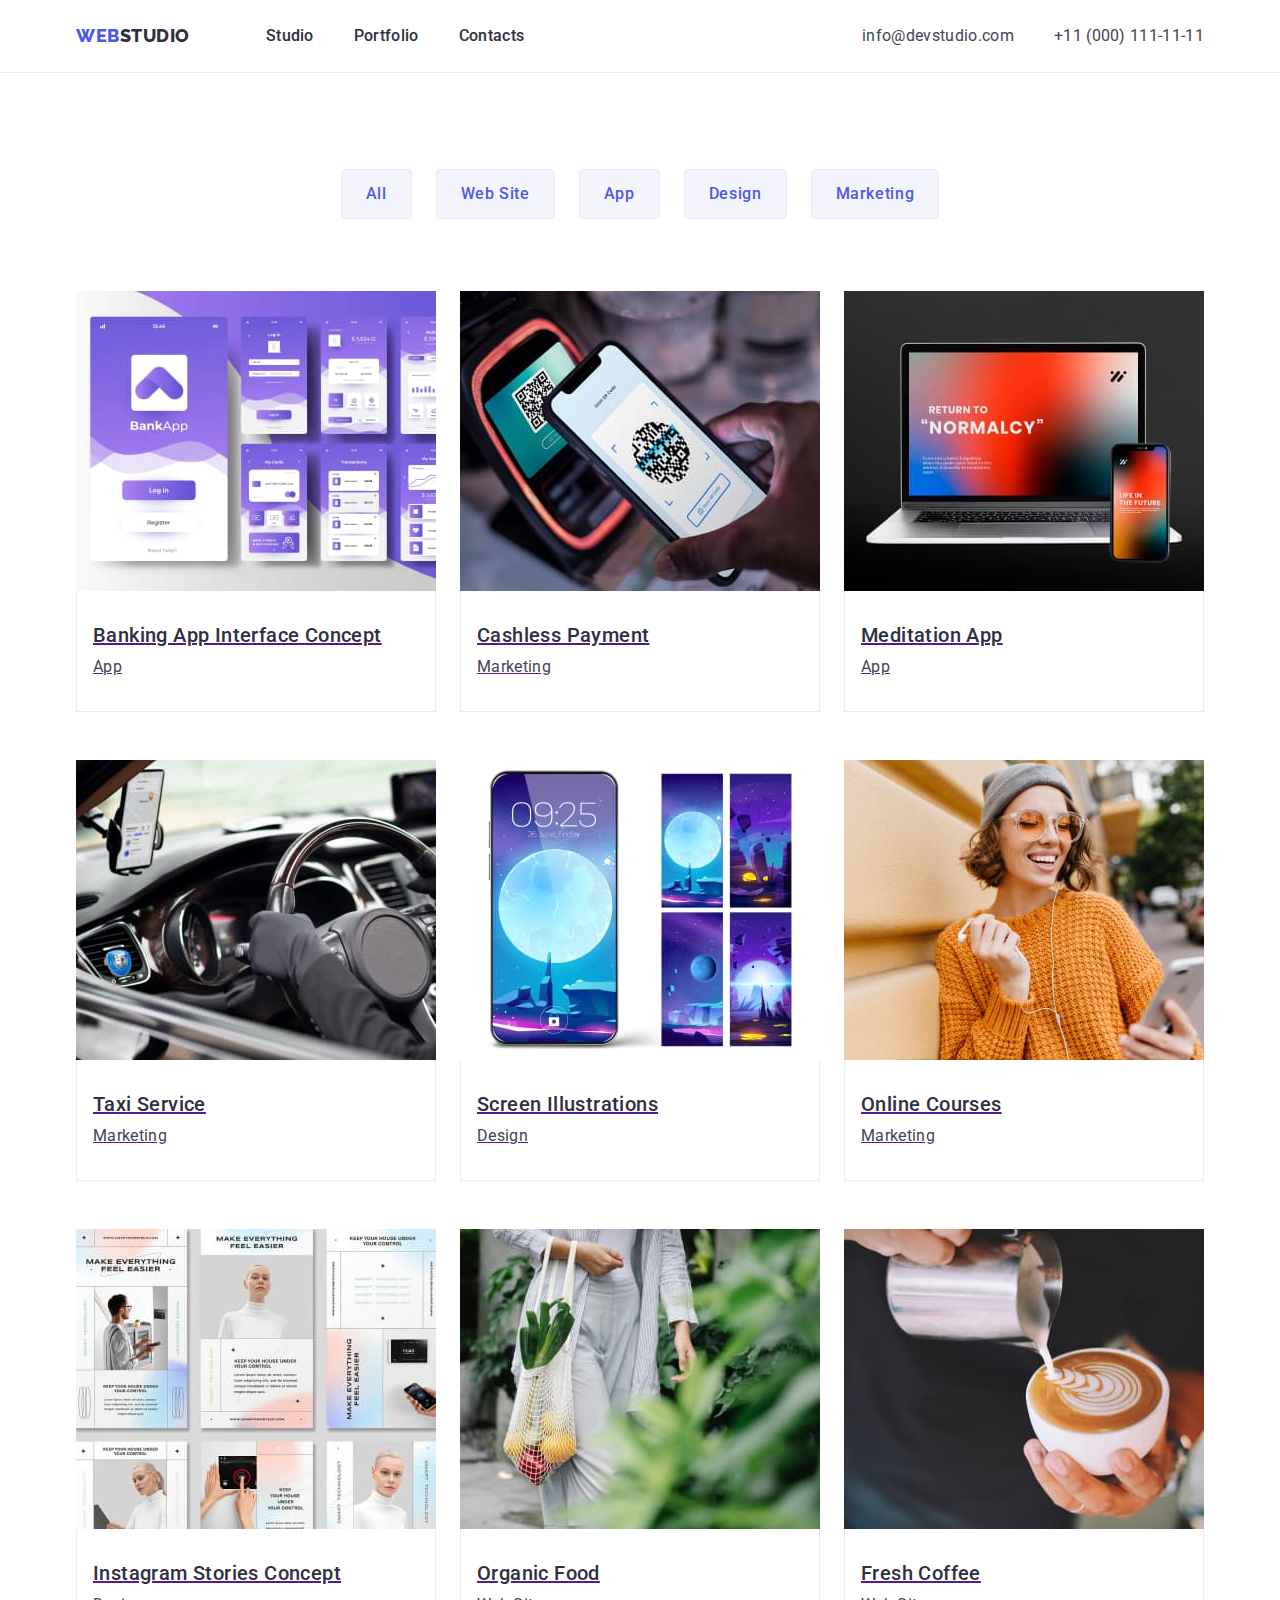
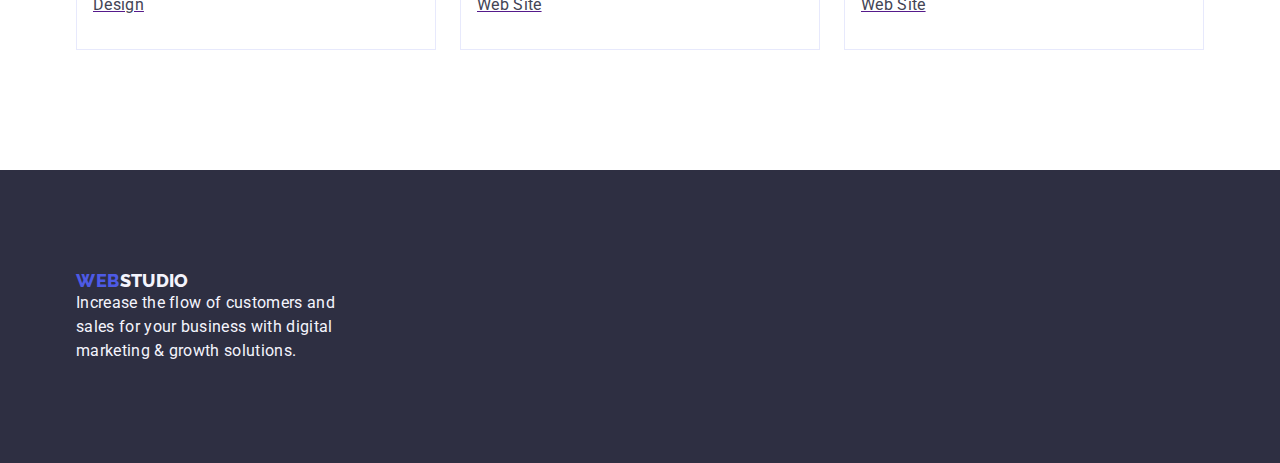
==== commit 9a4b8c37: "Все" ====
--- a/portfolio.html
+++ b/portfolio.html
@@ -104,7 +104,7 @@
               >
             </li>
             <li class="porto_item link">
-              <a href="" class="link">
+              <a href="" class="linkes">
                 <img
                   src="./images/Cashless_Payment.jpg"
                   alt="Cashless Payment"
@@ -118,7 +118,7 @@
               >
             </li>
             <li class="porto_item link">
-              <a href="" class="link">
+              <a href="" class="linkes">
                 <img
                   src="./images/Meditation_App.jpg"
                   alt="Meditation App"
@@ -135,7 +135,7 @@
             <!-- Row 2  -->
 
             <li class="porto_item link">
-              <a href="" class="link">
+              <a href="" class="linkes">
                 <img
                   src="./images/Taxi_Service.jpg"
                   alt="Taxi Service"
@@ -149,7 +149,7 @@
               >
             </li>
             <li class="porto_item link">
-              <a href="" class="link">
+              <a href="" class="linkes">
                 <img
                   src="./images/Screen_Illustrations.jpg"
                   alt="Screen Illustrations"
@@ -163,7 +163,7 @@
               >
             </li>
             <li class="porto_item link">
-              <a href="" class="link">
+              <a href="" class="linkes">
                 <img
                   src="./images/Online_Courses.jpg"
                   alt="Online Courses"
@@ -180,7 +180,7 @@
             <!-- Row 3  -->
 
             <li class="porto_item link">
-              <a href="" class="link">
+              <a href="" class="linkes">
                 <img
                   src="./images/Instagram_Stories_Concept.jpg"
                   alt="Instagram Stories Concept"
@@ -194,7 +194,7 @@
               >
             </li>
             <li class="porto_item link">
-              <a href="" class="link">
+              <a href="" class="linkes">
                 <img
                   src="./images/Organic_Food.jpg"
                   alt="Organic Food"
@@ -208,7 +208,7 @@
               >
             </li>
             <li class="porto_item link">
-              <a href="" class="link">
+              <a href="" class="linkes">
                 <img
                   src="./images/Fresh_Coffee.jpg"
                   alt="Fresh Coffee"
--- a/css/styles.css
+++ b/css/styles.css
@@ -61,9 +61,11 @@
   font-weight: 800;
   margin-right: 76px;
   display: inline-block;
+  padding: 24px 0;
 }
 .loggo {
   color: var(--Dark);
+  padding: 24px 0;
 }
 
 /* Хедер */
@@ -92,7 +94,6 @@
 }
 .link {
   text-decoration: none;
-  padding: 24px 0;
 }
 
 .header-menu {
@@ -126,6 +127,7 @@
   line-height: 1.5;
   letter-spacing: 0.02em;
   color: var(--Dark);
+  padding: 24px 0;
 }
 
 .header-social-link {
@@ -133,6 +135,7 @@
   font-size: 16px;
   line-height: 1.5;
   letter-spacing: 0.02em;
+  padding: 24px 0;
 }
 .header-social-link:hover,
 .header-social-link:focus {
@@ -267,6 +270,7 @@
   padding: 120px 0 120px;
 }
 .infomation-container {
+  font-style: normal;
 }
 .infomation_list {
   gap: 24px;
@@ -278,12 +282,15 @@
   color: #2e2f42;
   font-size: 20px;
   font-weight: 500;
+
   line-height: 1.2;
   letter-spacing: 0.02em;
   margin-bottom: 8px;
 }
 .infomation_list_text {
   font-size: 16px;
+
+  font-weight: 400;
   line-height: 1.5;
   color: #434455;
   letter-spacing: 0.02em;
@@ -295,6 +302,7 @@
 }
 .doing {
   background-color: #ffffff;
+  font-weight: 700;
   text-transform: capitalize;
   letter-spacing: 0.02em;
   flex-basis: calc((100% - 72px) / 4);
@@ -320,8 +328,11 @@
 }
 /* Секція 3 */
 .our {
+  background-color: var(--Light);
   padding: 120px 0;
-  background-color: var(--Light);
+  font-weight: 700;
+  text-transform: capitalize;
+  letter-spacing: 0.02em;
 }
 .our-container {
 }
@@ -346,7 +357,6 @@
 }
 .our-description {
   padding: 32px 16px;
-  font-weight: 500;
   line-height: 1.2;
   letter-spacing: 0.02em;
   text-align: center;
@@ -355,11 +365,13 @@
   color: #2e2f42;
   margin-bottom: 8px;
   font-size: 20px;
+  font-weight: 500;
 }
 .our_list_job {
   color: var(--slate, #434455);
   background-color: #ffffff;
   font-size: 16px;
+  font-weight: 400;
 }
 
 /* Портфоліо */
@@ -396,20 +408,19 @@
   color: var(--Dark);
   font-family: "Roboto";
   font-size: 20px;
+  font-weight: 500;
   font-style: normal;
-  font-weight: 500;
+  letter-spacing: 0.4px;
+  margin-bottom: 8px;
   line-height: 24px;
-  letter-spacing: 0.4px;
-
-  margin-bottom: 8px;
 }
 
 .porto_item_text {
   color: var(--Text);
   font-family: "Roboto";
   font-size: 16px;
+  font-weight: 400;
   font-style: normal;
-  font-weight: 400;
+  letter-spacing: 0.32px;
   line-height: 24px;
-  letter-spacing: 0.32px;
-}
+}
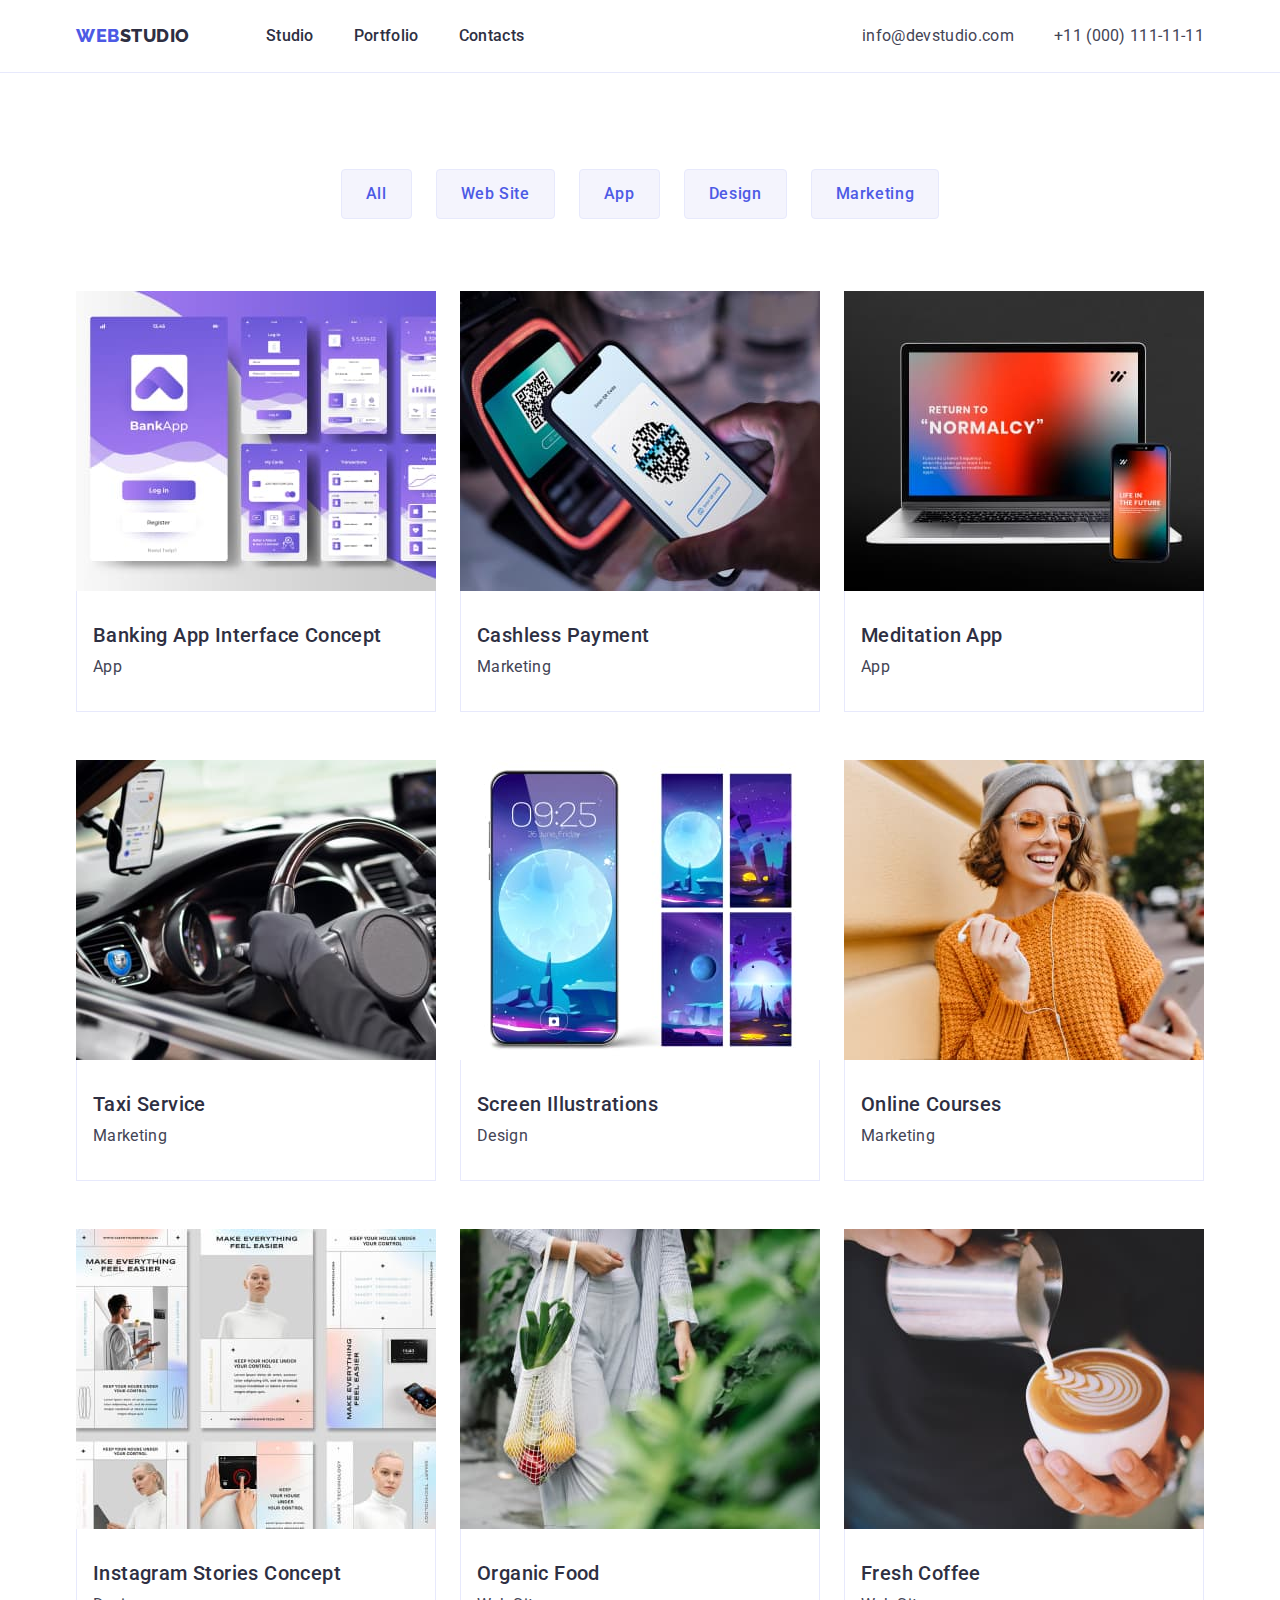
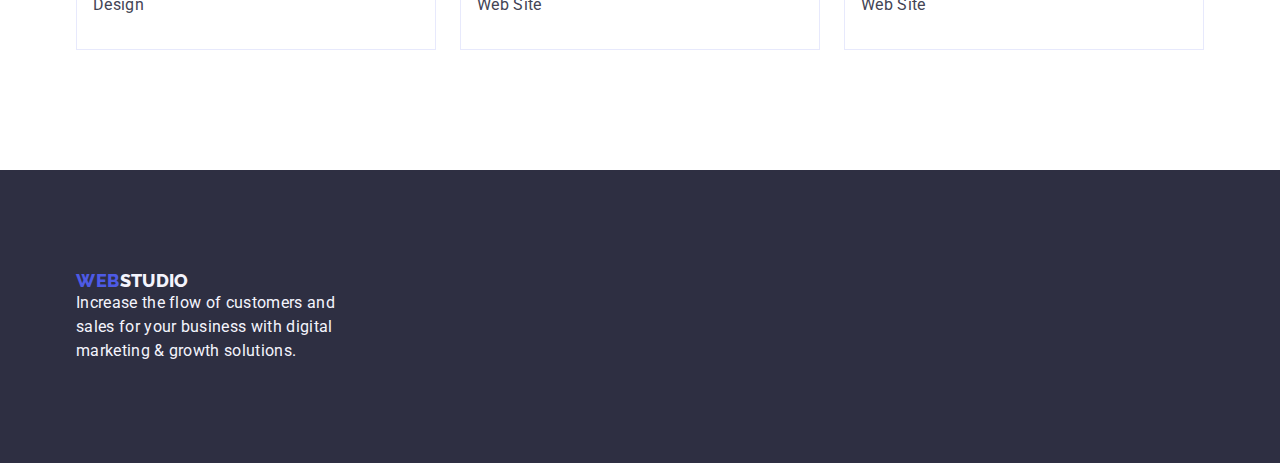
==== commit a4621248: "Information" ====
--- a/portfolio.html
+++ b/portfolio.html
@@ -87,8 +87,8 @@
           <ul class="porto list">
             <!-- Row 1  -->
 
-            <li class="porto_item link">
-              <a href="" class="linkes">
+            <li class="porto_item">
+              <a href="" class="link linkes">
                 <img
                   src="./images/Banking_App_Interface_Concept.jpg"
                   alt="Banking App Interface Concept"
@@ -103,8 +103,8 @@
                 </div></a
               >
             </li>
-            <li class="porto_item link">
-              <a href="" class="linkes">
+            <li class="porto_item">
+              <a href="" class="link linkes">
                 <img
                   src="./images/Cashless_Payment.jpg"
                   alt="Cashless Payment"
@@ -117,8 +117,8 @@
                 </div></a
               >
             </li>
-            <li class="porto_item link">
-              <a href="" class="linkes">
+            <li class="porto_item">
+              <a href="" class="link linkes">
                 <img
                   src="./images/Meditation_App.jpg"
                   alt="Meditation App"
@@ -134,8 +134,8 @@
 
             <!-- Row 2  -->
 
-            <li class="porto_item link">
-              <a href="" class="linkes">
+            <li class="porto_item">
+              <a href="" class="link linkes">
                 <img
                   src="./images/Taxi_Service.jpg"
                   alt="Taxi Service"
@@ -148,8 +148,8 @@
                 </div></a
               >
             </li>
-            <li class="porto_item link">
-              <a href="" class="linkes">
+            <li class="porto_item">
+              <a href="" class="link linkes">
                 <img
                   src="./images/Screen_Illustrations.jpg"
                   alt="Screen Illustrations"
@@ -162,8 +162,8 @@
                 </div></a
               >
             </li>
-            <li class="porto_item link">
-              <a href="" class="linkes">
+            <li class="porto_item">
+              <a href="" class="link linkes">
                 <img
                   src="./images/Online_Courses.jpg"
                   alt="Online Courses"
@@ -179,8 +179,8 @@
 
             <!-- Row 3  -->
 
-            <li class="porto_item link">
-              <a href="" class="linkes">
+            <li class="porto_item">
+              <a href="" class="link linkes">
                 <img
                   src="./images/Instagram_Stories_Concept.jpg"
                   alt="Instagram Stories Concept"
@@ -193,8 +193,8 @@
                 </div></a
               >
             </li>
-            <li class="porto_item link">
-              <a href="" class="linkes">
+            <li class="porto_item">
+              <a href="" class="link linkes">
                 <img
                   src="./images/Organic_Food.jpg"
                   alt="Organic Food"
@@ -207,8 +207,8 @@
                 </div></a
               >
             </li>
-            <li class="porto_item link">
-              <a href="" class="linkes">
+            <li class="porto_item">
+              <a href="" class="link linkes">
                 <img
                   src="./images/Fresh_Coffee.jpg"
                   alt="Fresh Coffee"
--- a/css/styles.css
+++ b/css/styles.css
@@ -35,6 +35,13 @@
   clip-path: inset(100%);
   clip: rect(0 0 0 0);
   overflow: hidden;
+}
+link {
+  padding: 32px 16px;
+  border: 1px solid #e7e9fc;
+  border-top: none;
+  padding: 24px 0;
+  text-decoration: none;
 }
 /* Color */
 :root {
@@ -389,6 +396,7 @@
 }
 
 /* Row 1 2 3 */
+
 .porto {
   display: flex;
   flex-wrap: wrap;
@@ -397,11 +405,13 @@
   flex-basis: calc((100% - 48px) / 3);
 }
 .porto_item {
+  text-decoration: none;
+  gap: 24px;
 }
 .linkes .div-text {
-  padding: 32px 16px;
   border: 1px solid #e7e9fc;
   border-top: none;
+  padding: 32px 16px;
 }
 
 .porto_item_tittle {
